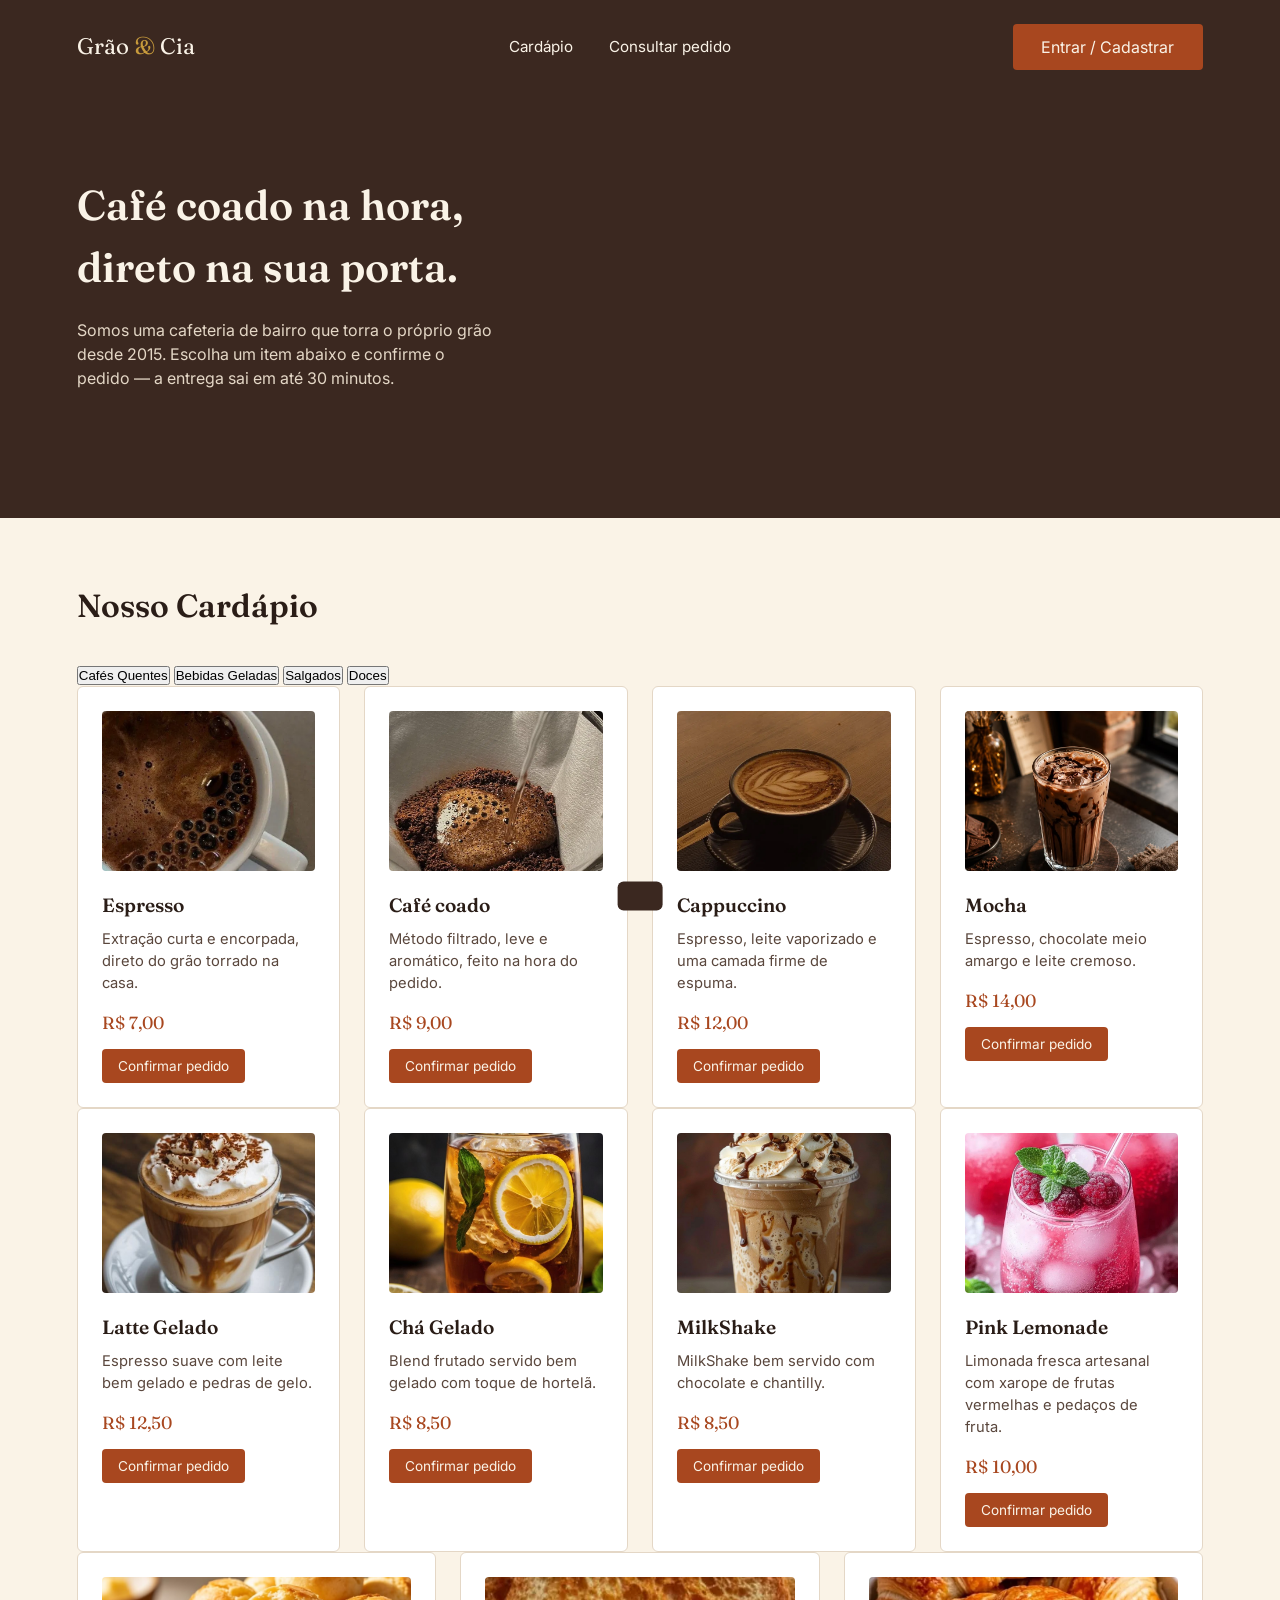
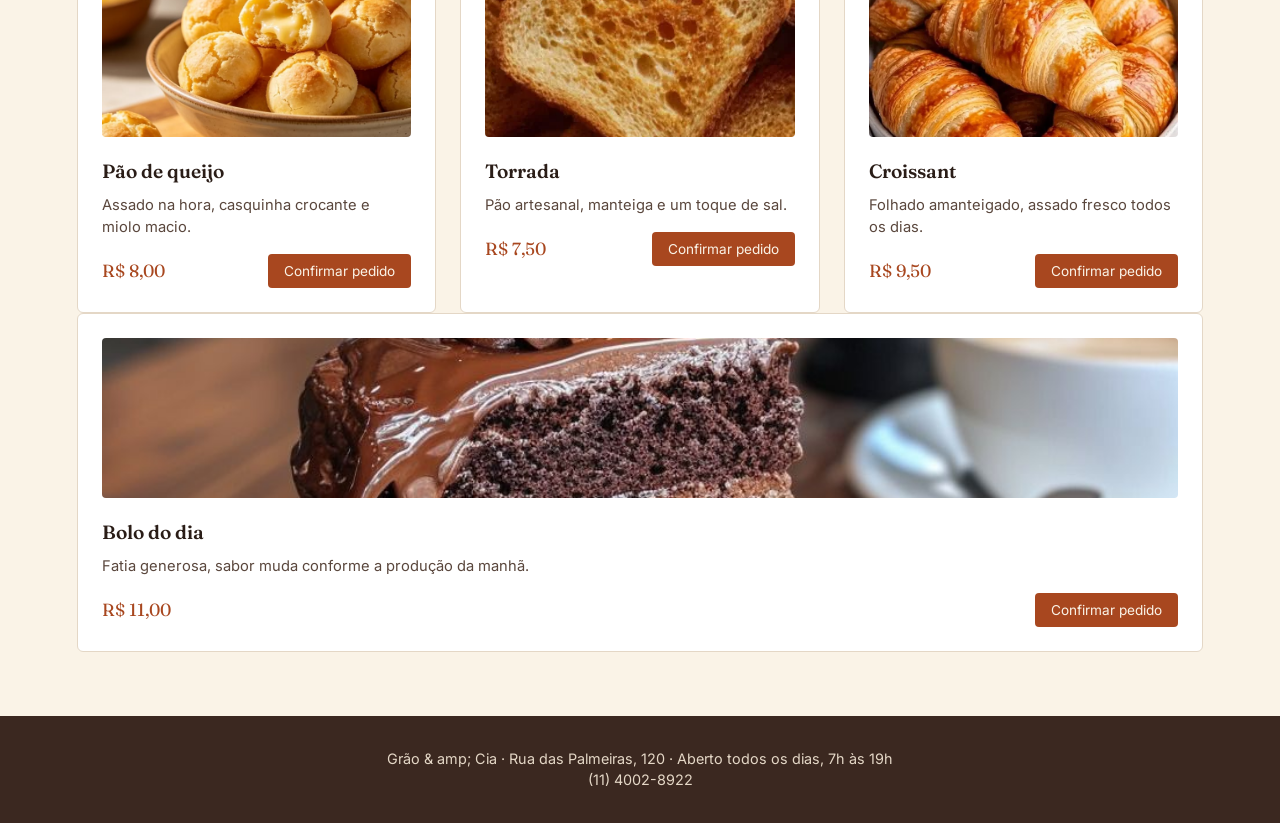
==== index.html @ 08b624b6 "Projeto do fronend" ====
<!DOCTYPE html>
<html lang="pt-BR">
<head>
  <meta charset="UTF-8">
  <meta name="viewport" content="width=device-width, initial-scale=1.0">
  <title>Grão & Cia | Pedidos Online</title>
  <link rel="stylesheet" href="style.css">
</head>
<body>

  <!-- ================================================================= -->
  <!-- 1. CABEÇALHO (NAVEGAÇÃO E ÁREA DE LOGIN)                         -->
  <!-- ================================================================= -->
  <header class="topo">
    <div class="marca">Grão <span>&</span> Cia</div>
    
    <nav class="nav-links">
      <a href="#cardapio">Cardápio</a>
      <a href="pedidos.html">Consultar pedido</a>
    </nav>

    <div class="area-usuario">
      <!-- Botão para abrir o modal quando o utilizador NÃO está logado -->
      <button class="botao botao-outline" id="btn-abrir-login">Entrar / Cadastrar</button>

      <!-- Área visível quando o utilizador ESTÁ logado -->
      <div id="usuario-logado-box" class="usuario-box" style="display: none;">
        <span>Olá, <strong id="nome-usuario-header">Cliente</strong></span>
        <button id="btn-logout" class="btn-sair">Sair</button>
      </div>
    </div>
  </header>

  <!-- ================================================================= -->
  <!-- 2. SEÇÃO HERO (APRESENTAÇÃO DO ESTABELECIMENTO)                  -->
  <!-- ================================================================= -->
  <section class="hero">
    <div class="hero-texto">
      <h1>Café coado na hora,<br>direto na sua porta.</h1>
      <p>Somos uma cafeteria de bairro que torra o próprio grão desde 2015. Escolha um item abaixo e confirme o pedido — a entrega sai em até 30 minutos.</p>
    </div>
  </section>

  <section id="cardapio" class="cardapio">
    <h2>Nosso Cardápio</h2>

    <!-- BOTOES DAS ABAS DE CATEGORIA -->
    <div class="abas-container">
      <button class="aba-item ativa" onclick="mudarAba(event, 'quentes')">Cafés Quentes</button>
      <button class="aba-item" onclick="mudarAba(event, 'gelados')">Bebidas Geladas</button>
      <button class="aba-item" onclick="mudarAba(event, 'salgados')">Salgados</button>
      <button class="aba-item" onclick="mudarAba(event, 'doces')">Doces</button>
    </div>

    <!-- CONTEÚDO: CAFÉS QUENTES -->
    <div id="quentes" class="aba-conteudo ativa">
      <div class="grade-cardapio">
        <article class="item">
          <img src="imagens/cafeespresso.jpg" alt="Xícara de espresso" class="item-imagem">
          <h3>Espresso</h3>
          <p>Extração curta e encorpada, direto do grão torrado na casa.</p>
          <div class="item-rodape">
            <span class="preco">R$ 7,00</span>
            <button class="botao botao-pequeno btn-pedir" data-id="Espresso">Confirmar pedido</button>
          </div>
        </article>

        <article class="item">
          <img src="imagens/cafecoado.jpg" alt="Café sendo coado no filtro" class="item-imagem">
          <h3>Café coado</h3>
          <p>Método filtrado, leve e aromático, feito na hora do pedido.</p>
          <div class="item-rodape">
            <span class="preco">R$ 9,00</span>
            <button class="botao botao-pequeno btn-pedir" data-id="Café Coado">Confirmar pedido</button>
          </div>
        </article>

        <article class="item">
          <img src="imagens/cappucino.jpg" alt="Cappuccino com arte em latte" class="item-imagem">
          <h3>Cappuccino</h3>
          <p>Espresso, leite vaporizado e uma camada firme de espuma.</p>
          <div class="item-rodape">
            <span class="preco">R$ 12,00</span>
            <button class="botao botao-pequeno btn-pedir" data-id="Cappuccino">Confirmar pedido</button>
          </div>
        </article>

        <article class="item">
          <img src="imagens/mocha.jpg" alt="Mocha com chantilly" class="item-imagem">
          <h3>Mocha</h3>
          <p>Espresso, chocolate meio amargo e leite cremoso.</p>
          <div class="item-rodape">
            <span class="preco">R$ 14,00</span>
            <button class="botao botao-pequeno btn-pedir" data-id="Mocha">Confirmar pedido</button>
          </div>
        </article>
      </div>
    </div>

    <!-- CONTEÚDO: BEBIDAS GELADAS -->
    <div id="gelados" class="aba-conteudo">
      <div class="grade-cardapio">
        <article class="item">
          <img src="imagens/latte.jpg" alt="Latte gelado" class="item-imagem">
          <h3>Latte Gelado</h3>
          <p>Espresso suave com leite bem gelado e pedras de gelo.</p>
          <div class="item-rodape">
            <span class="preco">R$ 12,50</span>
            <button class="botao botao-pequeno btn-pedir" data-id="Latte Gelado">Confirmar pedido</button>
          </div>
        </article>

        <article class="item">
          <img src="imagens/chagelado.jpg" alt="Chá gelado com folhas de hortelã" class="item-imagem">
          <h3>Chá Gelado</h3>
          <p>Blend frutado servido bem gelado com toque de hortelã.</p>
          <div class="item-rodape">
            <span class="preco">R$ 8,50</span>
            <button class="botao botao-pequeno btn-pedir" data-id="Chá Gelado">Confirmar pedido</button>
          </div>
        </article>

        <article class="item">
          <img src="imagens/Milkshake.jpg" alt="Milk Shake" class="item-imagem">
          <h3>MilkShake</h3>
          <p>MilkShake bem servido com chocolate e chantilly.</p>
          <div class="item-rodape">
            <span class="preco">R$ 8,50</span>
            <button class="botao botao-pequeno btn-pedir" data-id="MilkShake">Confirmar pedido</button>
          </div>
        </article>
        
        <article class="item">
          <img src="imagens/pink-lemonade.jpg" alt="Copo de Pink Lemonade com rodelas de limão e frutas vermelhas" class="item-imagem">
          <h3>Pink Lemonade</h3>
          <p>Limonada fresca artesanal com xarope de frutas vermelhas e pedaços de fruta.</p>
          <div class="item-rodape">
            <span class="preco">R$ 10,00</span>
            <button class="botao botao-pequeno btn-pedir" data-id="Pink Lemonade">Confirmar pedido</button>
          </div>
        </article>
      </div>
    </div>

    <!-- CONTEÚDO: SALGADOS -->
    <div id="salgados" class="aba-conteudo">
      <div class="grade-cardapio">
        <article class="item">
          <img src="imagens/paodequeijo.jpg" alt="Pães de queijo em uma tigela" class="item-imagem">
          <h3>Pão de queijo</h3>
          <p>Assado na hora, casquinha crocante e miolo macio.</p>
          <div class="item-rodape">
            <span class="preco">R$ 8,00</span>
            <button class="botao botao-pequeno btn-pedir" data-id="Pão de Queijo">Confirmar pedido</button>
          </div>
        </article>

        <article class="item">
          <img src="imagens/torrada.jpg" alt="Fatias de torrada douradas" class="item-imagem">
          <h3>Torrada</h3>
          <p>Pão artesanal, manteiga e um toque de sal.</p>
          <div class="item-rodape">
            <span class="preco">R$ 7,50</span>
            <button class="botao botao-pequeno btn-pedir" data-id="Torrada">Confirmar pedido</button>
          </div>
        </article>

        <article class="item">
          <img src="imagens/croissante.jpg" alt="Croissants amanteigados" class="item-imagem">
          <h3>Croissant</h3>
          <p>Folhado amanteigado, assado fresco todos os dias.</p>
          <div class="item-rodape">
            <span class="preco">R$ 9,50</span>
            <button class="botao botao-pequeno btn-pedir" data-id="Croissant">Confirmar pedido</button>
          </div>
        </article>
      </div>
    </div>

    <!-- CONTEÚDO: DOCES -->
    <div id="doces" class="aba-conteudo">
      <div class="grade-cardapio">
        <article class="item">
          <img src="imagens/bolo.jpg" alt="Fatia de bolo de chocolate com morangos" class="item-imagem">
          <h3>Bolo do dia</h3>
          <p>Fatia generosa, sabor muda conforme a produção da manhã.</p>
          <div class="item-rodape">
            <span class="preco">R$ 11,00</span>
            <button class="botao botao-pequeno btn-pedir" data-id="Bolo do Dia">Confirmar pedido</button>
          </div>
        </article>
      </div>
    </div>

  </section>

  <!-- ================================================================= -->
  <!-- 4. MODAL DE AUTENTICAÇÃO (LOGIN / CADASTRO)                        -->
  <!-- ================================================================= -->
  <div class="modal" id="modal-auth">
    <div class="modal-caixa">
      <button class="fechar-modal" id="fechar-auth">x</button>
      
      <div class="auth-abas">
        <button class="aba-btn ativa" id="aba-login">Entrar</button>
        <button class="aba-btn" id="aba-cadastro">Criar Conta</button>
      </div>

      <!-- Formulário de Login -->
      <form id="form-login" class="form-auth">
        <label for="login-email">E-mail</label>
        <input type="email" id="login-email" required placeholder="seu@email.com">
        
        <label for="login-senha">Senha</label>
        <input type="password" id="login-senha" required placeholder="••••••••">
        
        <button type="submit" class="botao largura-total">Entrar</button>
      </form>

      <!-- Formulário de Cadastro -->
      <form id="form-cadastro" class="form-auth" style="display: none;">
        <label for="cad-nome">Nome Completo</label>
        <input type="text" id="cad-nome" required placeholder="Seu nome">
        
        <label for="cad-email">E-mail</label>
        <input type="email" id="cad-email" required placeholder="seu@email.com">
        
        <label for="cad-senha">Senha</label>
        <input type="password" id="cad-senha" required placeholder="Crie uma senha">
        
        <button type="submit" class="botao largura-total">Cadastrar</button>
      </form>
    </div>
  </div>

  <!-- ================================================================= -->
  <!-- 5. MODAL DE CONFIRMAÇÃO DE PEDIDO                                 -->
  <!-- ================================================================= -->
  <div class="modal" id="modal-pedido">
    <div class="modal-caixa">
      <h3>Confirmar pedido</h3>
      <p id="modal-item-nome" style="margin: 10px 0; font-weight: 600; color: #c86d3b;"></p>
      
      <label for="modal-nome">Seu nome</label>
      <input type="text" id="modal-nome" placeholder="Como podemos te chamar?">
      
      <label for="modal-qtd">Quantidade</label>
      <input type="number" id="modal-qtd" min="1" value="1">
      
      <div class="modal-botoes">
        <button class="botao botao-secundario" id="modal-cancelar">Cancelar</button>
        <button class="botao" id="modal-confirmar">Confirmar</button>
      </div>
    </div>
  </div>

  <div class="aviso" id="aviso-sucesso"></div>

  <!-- ================================================================= -->
  <!-- 6. RODAPÉ                                                          -->
  <!-- ================================================================= -->
  <footer class="rodape">
    <p>Grão & amp; Cia · Rua das Palmeiras, 120 · Aberto todos os dias, 7h às 19h</p>
    <p>(11) 4002-8922</p>
  </footer>

  <!-- ================================================================= -->
  <!-- 7. SCRIPT EMBUTIDO (INTEGRAÇÃO DIRETA)                           -->
  <!-- ================================================================= -->
  <script>
    // Troca de abas do cardápio
    function mudarAba(evt, idAba) {
      const conteudos = document.querySelectorAll('.aba-conteudo');
      conteudos.forEach(c => c.classList.remove('ativa'));

      const botoes = document.querySelectorAll('.abas-container .aba-item');
      botoes.forEach(b => b.classList.remove('ativa'));

      document.getElementById(idAba).classList.add('ativa');
      evt.currentTarget.classList.add('ativa');
    }

    // Lógica dos Modais e Autenticação
    document.addEventListener('DOMContentLoaded', () => {
      const modalAuth = document.getElementById('modal-auth');
      const btnAbrirLogin = document.getElementById('btn-abrir-login');
      const fecharAuth = document.getElementById('fechar-auth');
      const abaLogin = document.getElementById('aba-login');
      const abaCadastro = document.getElementById('aba-cadastro');
      const formLogin = document.getElementById('form-login');
      const formCadastro = document.getElementById('form-cadastro');
      const btnLogout = document.getElementById('btn-logout');

      // Abrir e Fechar Modal de Autenticação
      if (btnAbrirLogin) {
        btnAbrirLogin.addEventListener('click', () => {
          modalAuth.classList.add('aberto');
        });
      }

      if (fecharAuth) {
        fecharAuth.addEventListener('click', () => {
          modalAuth.classList.remove('aberto');
        });
      }

      // Alternar entre abas de Login e Cadastro no Modal
      if (abaLogin && abaCadastro) {
        abaLogin.addEventListener('click', () => {
          abaLogin.classList.add('ativa');
          abaCadastro.classList.remove('ativa');
          formLogin.style.display = 'flex';
          formCadastro.style.display = 'none';
        });

        abaCadastro.addEventListener('click', () => {
          abaCadastro.classList.add('ativa');
          abaLogin.classList.remove('ativa');
          formCadastro.style.display = 'flex';
          formLogin.style.display = 'none';
        });
      }

      // Login
      if (formLogin) {
        formLogin.addEventListener('submit', (e) => {
          e.preventDefault();
          const email = document.getElementById('login-email').value;
          const usuario = { nome: email.split('@')[0] };
          
          localStorage.setItem('gc_usuario', JSON.stringify(usuario));
          atualizarUsuario();
          modalAuth.classList.remove('aberto');
          mostrarAviso('Login efetuado com sucesso!');
        });
      }

      // Cadastro
      if (formCadastro) {
        formCadastro.addEventListener('submit', (e) => {
          e.preventDefault();
          const nome = document.getElementById('cad-nome').value;
          const usuario = { nome };
          
          localStorage.setItem('gc_usuario', JSON.stringify(usuario));
          atualizarUsuario();
          modalAuth.classList.remove('aberto');
          mostrarAviso('Conta criada com sucesso!');
        });
      }

      // Logout
      if (btnLogout) {
        btnLogout.addEventListener('click', () => {
          localStorage.removeItem('gc_usuario');
          atualizarUsuario();
          mostrarAviso('Saindo da conta...');
        });
      }

      // Modal de Pedido
      const modalPedido = document.getElementById('modal-pedido');
      const btnCancelarPedido = document.getElementById('modal-cancelar');
      const btnConfirmarPedido = document.getElementById('modal-confirmar');

      document.querySelectorAll('.btn-pedir').forEach(btn => {
        btn.addEventListener('click', (e) => {
          const itemNome = e.target.getAttribute('data-id');
          document.getElementById('modal-item-nome').textContent = itemNome;
          modalPedido.classList.add('aberto');
        });
      });

      if (btnCancelarPedido) {
        btnCancelarPedido.addEventListener('click', () => {
          modalPedido.classList.remove('aberto');
        });
      }

      if (btnConfirmarPedido) {
        btnConfirmarPedido.addEventListener('click', () => {
          const nomeInput = document.getElementById('modal-nome').value.trim();
          if (!nomeInput) {
            alert('Por favor, informe seu nome para confirmar o pedido.');
            return;
          }
          modalPedido.classList.remove('aberto');
          mostrarAviso('Pedido realizado com sucesso!');
        });
      }

      // Atualiza o estado da interface com base no utilizador guardado
      function atualizarUsuario() {
        const usuarioGuardado = JSON.parse(localStorage.getItem('gc_usuario'));
        const userBox = document.getElementById('usuario-logado-box');
        const nomeHeader = document.getElementById('nome-usuario-header');
        const inputNomeModal = document.getElementById('modal-nome');

        if (usuarioGuardado) {
          btnAbrirLogin.style.display = 'none';
          userBox.style.display = 'flex';
          nomeHeader.textContent = usuarioGuardado.nome;
          if (inputNomeModal) inputNomeModal.value = usuarioGuardado.nome;
        } else {
          btnAbrirLogin.style.display = 'inline-block';
          userBox.style.display = 'none';
          if (inputNomeModal) inputNomeModal.value = '';
        }
      }

      function mostrarAviso(msg) {
        const aviso = document.getElementById('aviso-sucesso');
        if (aviso) {
          aviso.textContent = msg;
          aviso.classList.add('visivel');
          setTimeout(() => aviso.classList.remove('visivel'), 3000);
        }
      }

      // Verifica ao carregar
      atualizarUsuario();
    });
  </script>
</body>
</html>
---- style.css ----
@import url('https://fonts.googleapis.com/css2?family=Fraunces:opsz,wght@9..144,400;9..144,600&family=Inter:wght@400;500&display=swap');
 
:root {
  --marrom: #3B2820;
  --creme: #FAF3E7;
  --dourado: #C89B3C;
  --ferrugem: #A8471F;
  --texto: #2A1D17;
}
 
* { box-sizing: border-box; margin: 0; padding: 0; }
 
body {
  font-family: 'Inter', sans-serif;
  background: var(--creme);
  color: var(--texto);
  line-height: 1.5;
}
 
h1, h2, h3 {
  font-family: 'Fraunces', serif;
  font-weight: 600;
}
 
.botao {
  display: inline-block;
  background: var(--ferrugem);
  color: var(--creme);
  padding: 0.8rem 1.8rem;
  border: none;
  border-radius: 4px;
  font-family: 'Inter', sans-serif;
  font-size: 1rem;
  text-decoration: none;
  cursor: pointer;
  transition: background 0.2s ease;
}
 
.botao:hover { background: #8a3717; }
 
/* Topo */
.topo {
  display: flex;
  justify-content: space-between;
  align-items: center;
  padding: 1.5rem 6%;
  background: var(--marrom);
}
 
.marca {
  font-family: 'Fraunces', serif;
  font-size: 1.4rem;
  color: var(--creme);
}
 
.marca span { color: var(--dourado); }
 
.topo nav a {
  color: var(--creme);
  text-decoration: none;
  margin-left: 2rem;
  font-size: 0.95rem;
}
 
.topo nav a:hover { color: var(--dourado); }
 
/* Hero */
.hero {
  background: var(--marrom);
  color: var(--creme);
  padding: 5rem 6% 6rem;
}
 
.hero-texto h1 {
  font-size: 2.6rem;
  max-width: 14ch;
  margin-bottom: 1.2rem;
}
 
.hero-texto p {
  max-width: 42ch;
  margin-bottom: 2rem;
  color: #E4D7C6;
}
 
/* Cardápio */
.cardapio { padding: 4rem 6%; }
 
.cardapio h2 {
  font-size: 2rem;
  margin-bottom: 2rem;
}
 
.grade-cardapio {
  display: grid;
  grid-template-columns: repeat(auto-fit, minmax(220px, 1fr));
  gap: 1.5rem;
}
 
.item {
  background: #fff;
  border: 1px solid #E4D7C6;
  border-radius: 6px;
  padding: 1.5rem;
}
 
.item h3 { font-size: 1.2rem; margin-bottom: 0.5rem; }
 
.item-imagem {
  width: 100%;
  height: 160px;
  object-fit: cover;
  border-radius: 4px;
  margin-bottom: 0.9rem;
}
 
.item p {
  font-size: 0.92rem;
  color: #5A473D;
  margin-bottom: 1rem;
}
 
.item-rodape {
  display: flex;
  align-items: center;
  justify-content: space-between;
  gap: 0.8rem;
  flex-wrap: wrap;
}
 
.preco {
  font-family: 'Fraunces', serif;
  color: var(--ferrugem);
  font-size: 1.1rem;
}
 
.botao-pequeno {
  padding: 0.55rem 1rem;
  font-size: 0.85rem;
}
 
.botao-secundario {
  background: transparent;
  color: var(--marrom);
  border: 1px solid #C9B79E;
}
 
.botao-secundario:hover { background: #EFE4D2; }
 
/* Modal de confirmação */
.modal {
  display: none;
  position: fixed;
  inset: 0;
  background: rgba(43, 29, 21, 0.55);
  align-items: center;
  justify-content: center;
  padding: 1rem;
  z-index: 10;
}
 
.modal.aberto { display: flex; }
 
.modal-caixa {
  background: #fff;
  border-radius: 6px;
  padding: 2rem;
  width: 100%;
  max-width: 360px;
}
 
.modal-caixa h3 { margin-bottom: 0.4rem; }
 
.modal-caixa p { color: #5A473D; margin-bottom: 1rem; }
 
.modal-caixa label {
  display: block;
  font-size: 0.9rem;
  margin-top: 0.8rem;
}
 
.modal-caixa input {
  width: 100%;
  margin-top: 0.3rem;
  padding: 0.6rem;
  border: 1px solid #C9B79E;
  border-radius: 4px;
  font-family: 'Inter', sans-serif;
}
 
.modal-botoes {
  display: flex;
  gap: 0.6rem;
  margin-top: 1.5rem;
}
 
/* Aviso de sucesso */
.aviso {
  position: fixed;
  bottom: 1.5rem;
  left: 50%;
  transform: translateX(-50%) translateY(120%);
  background: var(--marrom);
  color: var(--creme);
  padding: 0.9rem 1.4rem;
  border-radius: 6px;
  font-size: 0.9rem;
  transition: transform 0.3s ease;
  z-index: 20;
}
 
.aviso.visivel { transform: translateX(-50%) translateY(0); }
 
/* Página de consulta de pedidos */
.pedido {
  background: #F0E5D3;
  padding: 4rem 6%;
  min-height: 50vh;
}
 
.pedido h2 { font-size: 2rem; margin-bottom: 0.6rem; }
 
.subtexto { color: #5A473D; margin-bottom: 1.5rem; }
 
.busca-pedido {
  display: flex;
  gap: 0.6rem;
  max-width: 480px;
  margin-bottom: 2rem;
}
 
.busca-pedido input {
  flex: 1;
  padding: 0.7rem;
  border: 1px solid #C9B79E;
  border-radius: 4px;
  font-family: 'Inter', sans-serif;
  font-size: 0.95rem;
}
 
.lista-resultados {
  display: flex;
  flex-direction: column;
  gap: 1rem;
  max-width: 480px;
}
 
.card-pedido {
  background: #fff;
  border: 1px solid #E4D7C6;
  border-radius: 6px;
  padding: 1.2rem;
}
 
.card-pedido-topo {
  display: flex;
  justify-content: space-between;
  align-items: center;
  margin-bottom: 0.4rem;
}
 
.card-pedido-info { font-size: 0.85rem; color: #7A6A5C; }
 
.status {
  font-size: 0.78rem;
  padding: 0.25rem 0.6rem;
  border-radius: 999px;
  background: #EFE4D2;
  color: var(--marrom);
}
 
.status-pendente { background: #F3DCC0; }
.status-preparo   { background: #F0D18A; }
.status-pronto    { background: #C7DDB5; }
.status-entregue  { background: #D9D2C7; }
 
.vazio { color: #7A6A5C; }
 
/* Rodapé */
.rodape {
  background: var(--marrom);
  color: #E4D7C6;
  text-align: center;
  padding: 2rem 6%;
  font-size: 0.9rem;
}
 
/* Responsivo */
@media (max-width: 600px) {
  .topo { flex-direction: column; gap: 1rem; }
  .hero-texto h1 { font-size: 2rem; }
}
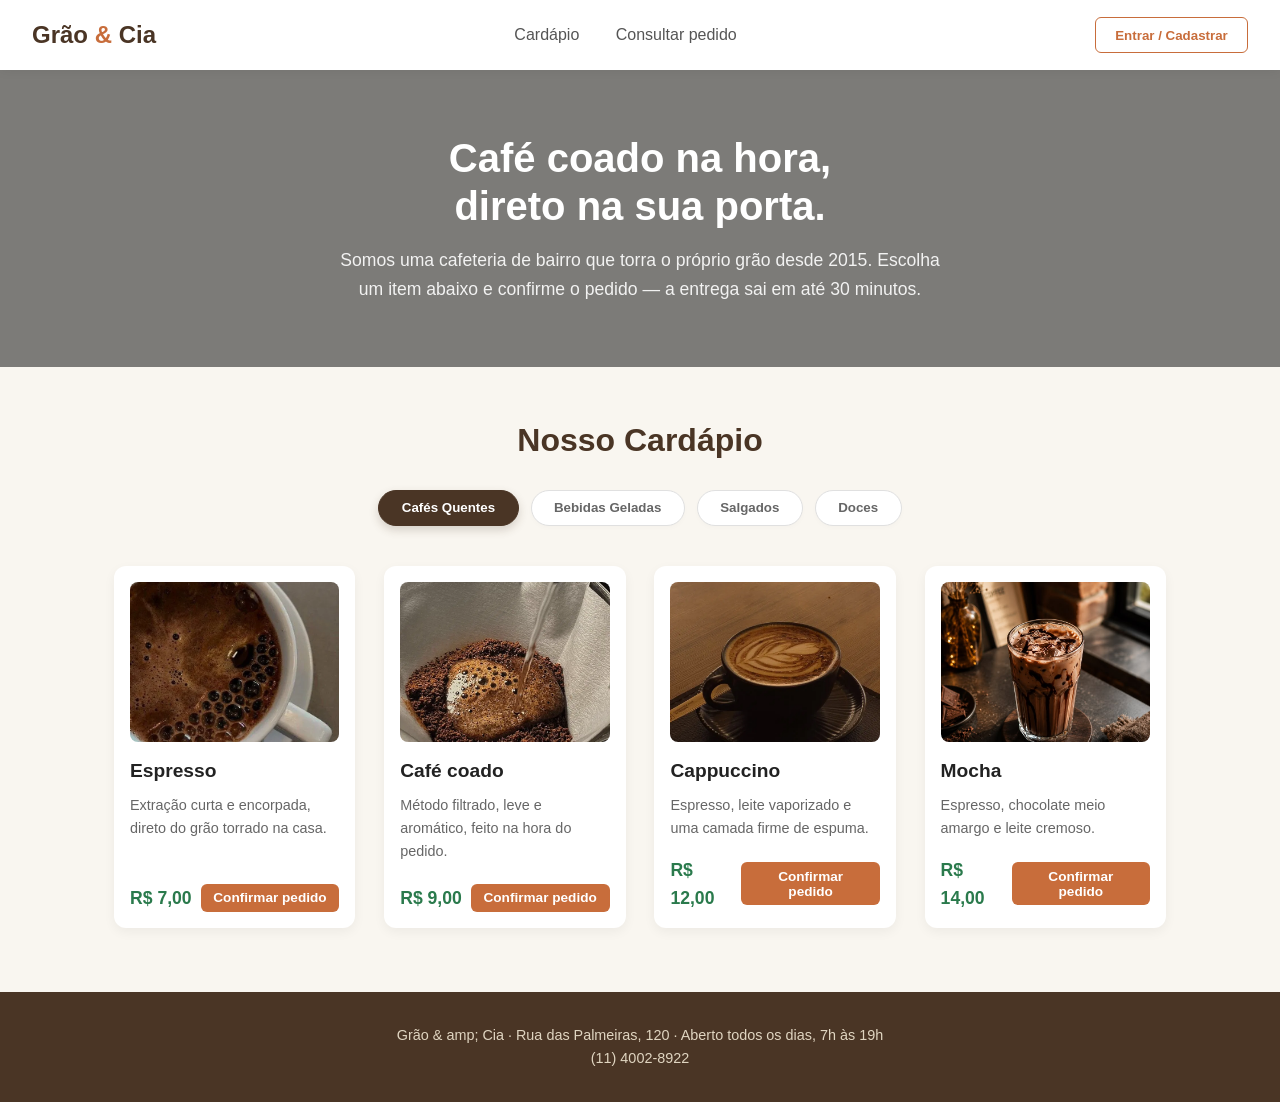
==== commit 44064c9e: "estilização" ====
--- a/index.html
+++ b/index.html
@@ -1,425 +1,465 @@
 <!DOCTYPE html>
 <html lang="pt-BR">
+
 <head>
-  <meta charset="UTF-8">
-  <meta name="viewport" content="width=device-width, initial-scale=1.0">
-  <title>Grão & Cia | Pedidos Online</title>
-  <link rel="stylesheet" href="style.css">
+    <meta charset="UTF-8">
+    <meta name="viewport" content="width=device-width, initial-scale=1.0">
+    <title>Grão & Cia | Pedidos Online</title>
+    <link rel="stylesheet" href="style.css">
 </head>
+
 <body>
 
-  <!-- ================================================================= -->
-  <!-- 1. CABEÇALHO (NAVEGAÇÃO E ÁREA DE LOGIN)                         -->
-  <!-- ================================================================= -->
-  <header class="topo">
-    <div class="marca">Grão <span>&</span> Cia</div>
-    
-    <nav class="nav-links">
-      <a href="#cardapio">Cardápio</a>
-      <a href="pedidos.html">Consultar pedido</a>
-    </nav>
-
-    <div class="area-usuario">
-      <!-- Botão para abrir o modal quando o utilizador NÃO está logado -->
-      <button class="botao botao-outline" id="btn-abrir-login">Entrar / Cadastrar</button>
-
-      <!-- Área visível quando o utilizador ESTÁ logado -->
-      <div id="usuario-logado-box" class="usuario-box" style="display: none;">
-        <span>Olá, <strong id="nome-usuario-header">Cliente</strong></span>
-        <button id="btn-logout" class="btn-sair">Sair</button>
-      </div>
-    </div>
-  </header>
-
-  <!-- ================================================================= -->
-  <!-- 2. SEÇÃO HERO (APRESENTAÇÃO DO ESTABELECIMENTO)                  -->
-  <!-- ================================================================= -->
-  <section class="hero">
-    <div class="hero-texto">
-      <h1>Café coado na hora,<br>direto na sua porta.</h1>
-      <p>Somos uma cafeteria de bairro que torra o próprio grão desde 2015. Escolha um item abaixo e confirme o pedido — a entrega sai em até 30 minutos.</p>
-    </div>
-  </section>
-
-  <section id="cardapio" class="cardapio">
-    <h2>Nosso Cardápio</h2>
-
-    <!-- BOTOES DAS ABAS DE CATEGORIA -->
-    <div class="abas-container">
-      <button class="aba-item ativa" onclick="mudarAba(event, 'quentes')">Cafés Quentes</button>
-      <button class="aba-item" onclick="mudarAba(event, 'gelados')">Bebidas Geladas</button>
-      <button class="aba-item" onclick="mudarAba(event, 'salgados')">Salgados</button>
-      <button class="aba-item" onclick="mudarAba(event, 'doces')">Doces</button>
-    </div>
-
-    <!-- CONTEÚDO: CAFÉS QUENTES -->
-    <div id="quentes" class="aba-conteudo ativa">
-      <div class="grade-cardapio">
-        <article class="item">
-          <img src="imagens/cafeespresso.jpg" alt="Xícara de espresso" class="item-imagem">
-          <h3>Espresso</h3>
-          <p>Extração curta e encorpada, direto do grão torrado na casa.</p>
+    <!-- ================================================================= -->
+    <!-- 1. CABEÇALHO (NAVEGAÇÃO E ÁREA DE LOGIN)                         -->
+    <!-- ================================================================= -->
+    <header class="topo">
+        <div class="marca">Grão <span>&</span> Cia</div>
+
+        <nav class="nav-links">
+            <a href="#cardapio">Cardápio</a>
+            <a href="pedidos.html">Consultar pedido</a>
+        </nav>
+
+        <div class="area-usuario">
+            <!-- Botão para abrir o modal quando o utilizador NÃO está logado -->
+            <button class="botao botao-outline" id="btn-abrir-login">Entrar / Cadastrar</button>
+
+            <!-- Área visível quando o utilizador ESTÁ logado -->
+            <div id="usuario-logado-box" class="usuario-box" style="display: none;">
+                <span>Olá, <strong id="nome-usuario-header">Cliente</strong></span>
+                <button id="btn-logout" class="btn-sair">Sair</button>
+            </div>
+        </div>
+    </header>
+
+    <!-- ================================================================= -->
+    <!-- 2. SEÇÃO HERO (APRESENTAÇÃO DO ESTABELECIMENTO)                  -->
+    <!-- ================================================================= -->
+    <section class="hero">
+        <div class="hero-texto">
+            <h1>Café coado na hora,<br>direto na sua porta.</h1>
+            <p>Somos uma cafeteria de bairro que torra o próprio grão desde 2015. Escolha um item abaixo e confirme o
+                pedido — a entrega sai em até 30 minutos.</p>
+        </div>
+    </section>
+
+    <section id="cardapio" class="cardapio">
+        <h2>Nosso Cardápio</h2>
+
+        <!-- BOTOES DAS ABAS DE CATEGORIA -->
+        <div class="abas-container">
+            <button class="aba-item ativa" onclick="mudarAba(event, 'quentes')">Cafés Quentes</button>
+            <button class="aba-item" onclick="mudarAba(event, 'gelados')">Bebidas Geladas</button>
+            <button class="aba-item" onclick="mudarAba(event, 'salgados')">Salgados</button>
+            <button class="aba-item" onclick="mudarAba(event, 'doces')">Doces</button>
+        </div>
+
+        <!-- CONTEÚDO: CAFÉS QUENTES -->
+        <div id="quentes" class="aba-conteudo ativa">
+            <div class="grade-cardapio">
+                <article class="item">
+                    <img src="imagens/cafeespresso.jpg" alt="Xícara de espresso" class="item-imagem">
+                    <h3>Espresso</h3>
+                    <p>Extração curta e encorpada, direto do grão torrado na casa.</p>
+                    <div class="item-rodape">
+                        <span class="preco">R$ 7,00</span>
+                        <button class="botao botao-pequeno btn-pedir" data-id="Espresso">Confirmar pedido</button>
+                    </div>
+                </article>
+
+                <article class="item">
+                    <img src="imagens/cafecoado.jpg" alt="Café sendo coado no filtro" class="item-imagem">
+                    <h3>Café coado</h3>
+                    <p>Método filtrado, leve e aromático, feito na hora do pedido.</p>
+                    <div class="item-rodape">
+                        <span class="preco">R$ 9,00</span>
+                        <button class="botao botao-pequeno btn-pedir" data-id="Café Coado">Confirmar pedido</button>
+                    </div>
+                </article>
+
+                <article class="item">
+                    <img src="imagens/cappucino.jpg" alt="Cappuccino com arte em latte" class="item-imagem">
+                    <h3>Cappuccino</h3>
+                    <p>Espresso, leite vaporizado e uma camada firme de espuma.</p>
+                    <div class="item-rodape">
+                        <span class="preco">R$ 12,00</span>
+                        <button class="botao botao-pequeno btn-pedir" data-id="Cappuccino">Confirmar pedido</button>
+                    </div>
+                </article>
+
+                <article class="item">
+                    <img src="imagens/mocha.jpg" alt="Mocha com chantilly" class="item-imagem">
+                    <h3>Mocha</h3>
+                    <p>Espresso, chocolate meio amargo e leite cremoso.</p>
+                    <div class="item-rodape">
+                        <span class="preco">R$ 14,00</span>
+                        <button class="botao botao-pequeno btn-pedir" data-id="Mocha">Confirmar pedido</button>
+                    </div>
+                </article>
+            </div>
+        </div>
+
+        <!-- CONTEÚDO: BEBIDAS GELADAS -->
+        <div id="gelados" class="aba-conteudo">
+            <div class="grade-cardapio">
+                <article class="item">
+                    <img src="imagens/latte.jpg" alt="Latte gelado" class="item-imagem">
+                    <h3>Latte Gelado</h3>
+                    <p>Espresso suave com leite bem gelado e pedras de gelo.</p>
+                    <div class="item-rodape">
+                        <span class="preco">R$ 12,50</span>
+                        <button class="botao botao-pequeno btn-pedir" data-id="Latte Gelado">Confirmar pedido</button>
+                    </div>
+                </article>
+
+                <article class="item">
+                    <img src="imagens/chagelado.jpg" alt="Chá gelado com folhas de hortelã" class="item-imagem">
+                    <h3>Chá Gelado</h3>
+                    <p>Blend frutado servido bem gelado com toque de hortelã.</p>
+                    <div class="item-rodape">
+                        <span class="preco">R$ 8,50</span>
+                        <button class="botao botao-pequeno btn-pedir" data-id="Chá Gelado">Confirmar pedido</button>
+                    </div>
+                </article>
+
+                <article class="item">
+                    <img src="imagens/Milkshake.jpg" alt="Milk Shake" class="item-imagem">
+                    <h3>MilkShake</h3>
+                    <p>MilkShake bem servido com chocolate e chantilly.</p>
+                    <div class="item-rodape">
+                        <span class="preco">R$ 8,50</span>
+                        <button class="botao botao-pequeno btn-pedir" data-id="MilkShake">Confirmar pedido</button>
+                    </div>
+                </article>
+
+                <article class="item">
+                    <img src="imagens/pink-lemonade.jpg"
+                        alt="Copo de Pink Lemonade com rodelas de limão e frutas vermelhas" class="item-imagem">
+                    <h3>Pink Lemonade</h3>
+                    <p>Limonada fresca artesanal com xarope de frutas vermelhas e pedaços de fruta.</p>
+                    <div class="item-rodape">
+                        <span class="preco">R$ 10,00</span>
+                        <button class="botao botao-pequeno btn-pedir" data-id="Pink Lemonade">Confirmar pedido</button>
+                    </div>
+                </article>
+            </div>
+        </div>
+
+        <!-- CONTEÚDO: SALGADOS -->
+        <div id="salgados" class="aba-conteudo">
+            <div class="grade-cardapio">
+                <article class="item">
+                    <img src="imagens/paodequeijo.jpg" alt="Pães de queijo em uma tigela" class="item-imagem">
+                    <h3>Pão de queijo</h3>
+                    <p>Assado na hora, casquinha crocante e miolo macio.</p>
+                    <div class="item-rodape">
+                        <span class="preco">R$ 8,00</span>
+                        <button class="botao botao-pequeno btn-pedir" data-id="Pão de Queijo">Confirmar pedido</button>
+                </article>
+
+                <article class="item">
+                    <img src="imagens/torrada.jpg" alt="Fatias de torrada douradas" class="item-imagem">
+                    <h3>Torrada</h3>
+                    <p>Pão artesanal, manteiga e um toque de sal.</p>
+                    <div class="item-rodape">
+                        <span class="preco">R$ 7,50</span>
+                        <button class="botao botao-pequeno btn-pedir" data-id="Torrada">Confirmar pedido</button>
+                    </div>
+                </article>
+
+                <article class="item">
+                    <img src="imagens/croissante.jpg" alt="Croissants amanteigados" class="item-imagem">
+                    <h3>Croissant</h3>
+                    <p>Folhado amanteigado, assado fresco todos os dias.</p>
+                    <div class="item-rodape">
+                        <span class="preco">R$ 9,50</span>
+                        <button class="botao botao-pequeno btn-pedir" data-id="Croissant">Confirmar pedido</button>
+                    </div>
+                </article>
+                <article class="item">
+                    <img src="imagens/empada.jpg" alt="Empada dourada de frango com requeijão" class="item-imagem">
+                    <h3>Empada de Frango</h3>
+                    <p>Massa artesanal que derrete na boca, recheada com frango e requeijão cremoso.</p>
+                    <div class="item-rodape">
+                        <span class="preco">R$ 8,50</span>
+                        <button class="botao botao-pequeno btn-pedir" data-id="Empada de Frango">Confirmar
+                            pedido</button>
+                    </div>
+                </article>
+            </div>
+        </div>
+
+        <!-- CONTEÚDO: DOCES -->
+        <div id="doces" class="aba-conteudo">
+            <div class="grade-cardapio">
+                <article class="item">
+                    <img src="imagens/bolo.jpg" alt="Fatia de bolo de chocolate com morangos" class="item-imagem">
+                    <h3>Bolo do dia</h3>
+                    <p>Fatia generosa, sabor muda conforme a produção da manhã.</p>
+                    <div class="item-rodape">
+                        <span class="preco">R$ 11,00</span>
+                        <button class="botao botao-pequeno btn-pedir" data-id="Bolo do Dia">Confirmar pedido</button>
+                    </div>
+                </article>
+           <article class="item">
+          <img src="imagens/brownie.jpg" alt="Brownie de chocolate com casquinha crocante" class="item-imagem">
+          <h3>Brownie de Chocolate</h3>
+          <p>Massa densa e molhadinha de chocolate meio amargo com nozes picadas.</p>
           <div class="item-rodape">
-            <span class="preco">R$ 7,00</span>
-            <button class="botao botao-pequeno btn-pedir" data-id="Espresso">Confirmar pedido</button>
+            <span class="preco">R$ 10,00</span>
+            <button class="botao botao-pequeno btn-pedir" data-id="Brownie de Chocolate">Confirmar pedido</button>
           </div>
         </article>
 
         <article class="item">
-          <img src="imagens/cafecoado.jpg" alt="Café sendo coado no filtro" class="item-imagem">
-          <h3>Café coado</h3>
-          <p>Método filtrado, leve e aromático, feito na hora do pedido.</p>
+          <img src="imagens/cookies.jpg" alt="Cookie artesanal com gotas de chocolate" class="item-imagem">
+          <h3>Cookie Artesanal</h3>
+          <p>Crocante por fora, macio por dentro e carregado de gotas de chocolate.</p>
           <div class="item-rodape">
-            <span class="preco">R$ 9,00</span>
-            <button class="botao botao-pequeno btn-pedir" data-id="Café Coado">Confirmar pedido</button>
+            <span class="preco">R$ 8,00</span>
+            <button class="botao botao-pequeno btn-pedir" data-id="Cookie Artesanal">Confirmar pedido</button>
           </div>
         </article>
 
         <article class="item">
-          <img src="imagens/cappucino.jpg" alt="Cappuccino com arte em latte" class="item-imagem">
-          <h3>Cappuccino</h3>
-          <p>Espresso, leite vaporizado e uma camada firme de espuma.</p>
+          <img src="imagens/cupcake.jpg" alt="Cupcake com cobertura cremosa e confeitos" class="item-imagem">
+          <h3>Cupcake Red Velvet</h3>
+          <p>Massa leve aveludada com recheio e cobertura cremosa de cream cheese.</p>
           <div class="item-rodape">
-            <span class="preco">R$ 12,00</span>
-            <button class="botao botao-pequeno btn-pedir" data-id="Cappuccino">Confirmar pedido</button>
-          </div>
-        </article>
-
-        <article class="item">
-          <img src="imagens/mocha.jpg" alt="Mocha com chantilly" class="item-imagem">
-          <h3>Mocha</h3>
-          <p>Espresso, chocolate meio amargo e leite cremoso.</p>
-          <div class="item-rodape">
-            <span class="preco">R$ 14,00</span>
-            <button class="botao botao-pequeno btn-pedir" data-id="Mocha">Confirmar pedido</button>
+            <span class="preco">R$ 9,50</span>
+            <button class="botao botao-pequeno btn-pedir" data-id="Cupcake Red Velvet">Confirmar pedido</button>
           </div>
         </article>
       </div>
     </div>
 
-    <!-- CONTEÚDO: BEBIDAS GELADAS -->
-    <div id="gelados" class="aba-conteudo">
-      <div class="grade-cardapio">
-        <article class="item">
-          <img src="imagens/latte.jpg" alt="Latte gelado" class="item-imagem">
-          <h3>Latte Gelado</h3>
-          <p>Espresso suave com leite bem gelado e pedras de gelo.</p>
-          <div class="item-rodape">
-            <span class="preco">R$ 12,50</span>
-            <button class="botao botao-pequeno btn-pedir" data-id="Latte Gelado">Confirmar pedido</button>
-          </div>
-        </article>
-
-        <article class="item">
-          <img src="imagens/chagelado.jpg" alt="Chá gelado com folhas de hortelã" class="item-imagem">
-          <h3>Chá Gelado</h3>
-          <p>Blend frutado servido bem gelado com toque de hortelã.</p>
-          <div class="item-rodape">
-            <span class="preco">R$ 8,50</span>
-            <button class="botao botao-pequeno btn-pedir" data-id="Chá Gelado">Confirmar pedido</button>
-          </div>
-        </article>
-
-        <article class="item">
-          <img src="imagens/Milkshake.jpg" alt="Milk Shake" class="item-imagem">
-          <h3>MilkShake</h3>
-          <p>MilkShake bem servido com chocolate e chantilly.</p>
-          <div class="item-rodape">
-            <span class="preco">R$ 8,50</span>
-            <button class="botao botao-pequeno btn-pedir" data-id="MilkShake">Confirmar pedido</button>
-          </div>
-        </article>
-        
-        <article class="item">
-          <img src="imagens/pink-lemonade.jpg" alt="Copo de Pink Lemonade com rodelas de limão e frutas vermelhas" class="item-imagem">
-          <h3>Pink Lemonade</h3>
-          <p>Limonada fresca artesanal com xarope de frutas vermelhas e pedaços de fruta.</p>
-          <div class="item-rodape">
-            <span class="preco">R$ 10,00</span>
-            <button class="botao botao-pequeno btn-pedir" data-id="Pink Lemonade">Confirmar pedido</button>
-          </div>
-        </article>
-      </div>
+  </section>
+
+    <div class="modal" id="modal-auth">
+        <div class="modal-caixa">
+            <button class="fechar-modal" id="fechar-auth">x</button>
+
+            <div class="auth-abas">
+                <button class="aba-btn ativa" id="aba-login">Entrar</button>
+                <button class="aba-btn" id="aba-cadastro">Criar Conta</button>
+            </div>
+
+            <!-- Formulário de Login -->
+            <form id="form-login" class="form-auth">
+                <label for="login-email">E-mail</label>
+                <input type="email" id="login-email" required placeholder="seu@email.com">
+
+                <label for="login-senha">Senha</label>
+                <input type="password" id="login-senha" required placeholder="••••••••">
+
+                <button type="submit" class="botao largura-total">Entrar</button>
+            </form>
+
+            <!-- Formulário de Cadastro -->
+            <form id="form-cadastro" class="form-auth" style="display: none;">
+                <label for="cad-nome">Nome Completo</label>
+                <input type="text" id="cad-nome" required placeholder="Seu nome">
+
+                <label for="cad-email">E-mail</label>
+                <input type="email" id="cad-email" required placeholder="seu@email.com">
+
+                <label for="cad-senha">Senha</label>
+                <input type="password" id="cad-senha" required placeholder="Crie uma senha">
+
+                <button type="submit" class="botao largura-total">Cadastrar</button>
+            </form>
+        </div>
     </div>
 
-    <!-- CONTEÚDO: SALGADOS -->
-    <div id="salgados" class="aba-conteudo">
-      <div class="grade-cardapio">
-        <article class="item">
-          <img src="imagens/paodequeijo.jpg" alt="Pães de queijo em uma tigela" class="item-imagem">
-          <h3>Pão de queijo</h3>
-          <p>Assado na hora, casquinha crocante e miolo macio.</p>
-          <div class="item-rodape">
-            <span class="preco">R$ 8,00</span>
-            <button class="botao botao-pequeno btn-pedir" data-id="Pão de Queijo">Confirmar pedido</button>
-          </div>
-        </article>
-
-        <article class="item">
-          <img src="imagens/torrada.jpg" alt="Fatias de torrada douradas" class="item-imagem">
-          <h3>Torrada</h3>
-          <p>Pão artesanal, manteiga e um toque de sal.</p>
-          <div class="item-rodape">
-            <span class="preco">R$ 7,50</span>
-            <button class="botao botao-pequeno btn-pedir" data-id="Torrada">Confirmar pedido</button>
-          </div>
-        </article>
-
-        <article class="item">
-          <img src="imagens/croissante.jpg" alt="Croissants amanteigados" class="item-imagem">
-          <h3>Croissant</h3>
-          <p>Folhado amanteigado, assado fresco todos os dias.</p>
-          <div class="item-rodape">
-            <span class="preco">R$ 9,50</span>
-            <button class="botao botao-pequeno btn-pedir" data-id="Croissant">Confirmar pedido</button>
-          </div>
-        </article>
-      </div>
+    <!-- ================================================================= -->
+    <!-- 5. MODAL DE CONFIRMAÇÃO DE PEDIDO                                 -->
+    <!-- ================================================================= -->
+    <div class="modal" id="modal-pedido">
+        <div class="modal-caixa">
+            <h3>Confirmar pedido</h3>
+            <p id="modal-item-nome" style="margin: 10px 0; font-weight: 600; color: #c86d3b;"></p>
+
+            <label for="modal-nome">Seu nome</label>
+            <input type="text" id="modal-nome" placeholder="Como podemos te chamar?">
+
+            <label for="modal-qtd">Quantidade</label>
+            <input type="number" id="modal-qtd" min="1" value="1">
+
+            <div class="modal-botoes">
+                <button class="botao botao-secundario" id="modal-cancelar">Cancelar</button>
+                <button class="botao" id="modal-confirmar">Confirmar</button>
+            </div>
+        </div>
     </div>
 
-    <!-- CONTEÚDO: DOCES -->
-    <div id="doces" class="aba-conteudo">
-      <div class="grade-cardapio">
-        <article class="item">
-          <img src="imagens/bolo.jpg" alt="Fatia de bolo de chocolate com morangos" class="item-imagem">
-          <h3>Bolo do dia</h3>
-          <p>Fatia generosa, sabor muda conforme a produção da manhã.</p>
-          <div class="item-rodape">
-            <span class="preco">R$ 11,00</span>
-            <button class="botao botao-pequeno btn-pedir" data-id="Bolo do Dia">Confirmar pedido</button>
-          </div>
-        </article>
-      </div>
-    </div>
-
-  </section>
-
-  <!-- ================================================================= -->
-  <!-- 4. MODAL DE AUTENTICAÇÃO (LOGIN / CADASTRO)                        -->
-  <!-- ================================================================= -->
-  <div class="modal" id="modal-auth">
-    <div class="modal-caixa">
-      <button class="fechar-modal" id="fechar-auth">x</button>
-      
-      <div class="auth-abas">
-        <button class="aba-btn ativa" id="aba-login">Entrar</button>
-        <button class="aba-btn" id="aba-cadastro">Criar Conta</button>
-      </div>
-
-      <!-- Formulário de Login -->
-      <form id="form-login" class="form-auth">
-        <label for="login-email">E-mail</label>
-        <input type="email" id="login-email" required placeholder="seu@email.com">
-        
-        <label for="login-senha">Senha</label>
-        <input type="password" id="login-senha" required placeholder="••••••••">
-        
-        <button type="submit" class="botao largura-total">Entrar</button>
-      </form>
-
-      <!-- Formulário de Cadastro -->
-      <form id="form-cadastro" class="form-auth" style="display: none;">
-        <label for="cad-nome">Nome Completo</label>
-        <input type="text" id="cad-nome" required placeholder="Seu nome">
-        
-        <label for="cad-email">E-mail</label>
-        <input type="email" id="cad-email" required placeholder="seu@email.com">
-        
-        <label for="cad-senha">Senha</label>
-        <input type="password" id="cad-senha" required placeholder="Crie uma senha">
-        
-        <button type="submit" class="botao largura-total">Cadastrar</button>
-      </form>
-    </div>
-  </div>
-
-  <!-- ================================================================= -->
-  <!-- 5. MODAL DE CONFIRMAÇÃO DE PEDIDO                                 -->
-  <!-- ================================================================= -->
-  <div class="modal" id="modal-pedido">
-    <div class="modal-caixa">
-      <h3>Confirmar pedido</h3>
-      <p id="modal-item-nome" style="margin: 10px 0; font-weight: 600; color: #c86d3b;"></p>
-      
-      <label for="modal-nome">Seu nome</label>
-      <input type="text" id="modal-nome" placeholder="Como podemos te chamar?">
-      
-      <label for="modal-qtd">Quantidade</label>
-      <input type="number" id="modal-qtd" min="1" value="1">
-      
-      <div class="modal-botoes">
-        <button class="botao botao-secundario" id="modal-cancelar">Cancelar</button>
-        <button class="botao" id="modal-confirmar">Confirmar</button>
-      </div>
-    </div>
-  </div>
-
-  <div class="aviso" id="aviso-sucesso"></div>
-
-  <!-- ================================================================= -->
-  <!-- 6. RODAPÉ                                                          -->
-  <!-- ================================================================= -->
-  <footer class="rodape">
-    <p>Grão & amp; Cia · Rua das Palmeiras, 120 · Aberto todos os dias, 7h às 19h</p>
-    <p>(11) 4002-8922</p>
-  </footer>
-
-  <!-- ================================================================= -->
-  <!-- 7. SCRIPT EMBUTIDO (INTEGRAÇÃO DIRETA)                           -->
-  <!-- ================================================================= -->
-  <script>
-    // Troca de abas do cardápio
-    function mudarAba(evt, idAba) {
-      const conteudos = document.querySelectorAll('.aba-conteudo');
-      conteudos.forEach(c => c.classList.remove('ativa'));
-
-      const botoes = document.querySelectorAll('.abas-container .aba-item');
-      botoes.forEach(b => b.classList.remove('ativa'));
-
-      document.getElementById(idAba).classList.add('ativa');
-      evt.currentTarget.classList.add('ativa');
-    }
-
-    // Lógica dos Modais e Autenticação
-    document.addEventListener('DOMContentLoaded', () => {
-      const modalAuth = document.getElementById('modal-auth');
-      const btnAbrirLogin = document.getElementById('btn-abrir-login');
-      const fecharAuth = document.getElementById('fechar-auth');
-      const abaLogin = document.getElementById('aba-login');
-      const abaCadastro = document.getElementById('aba-cadastro');
-      const formLogin = document.getElementById('form-login');
-      const formCadastro = document.getElementById('form-cadastro');
-      const btnLogout = document.getElementById('btn-logout');
-
-      // Abrir e Fechar Modal de Autenticação
-      if (btnAbrirLogin) {
-        btnAbrirLogin.addEventListener('click', () => {
-          modalAuth.classList.add('aberto');
+    <div class="aviso" id="aviso-sucesso"></div>
+
+    <!-- ================================================================= -->
+    <!-- 6. RODAPÉ                                                          -->
+    <!-- ================================================================= -->
+    <footer class="rodape">
+        <p>Grão & amp; Cia · Rua das Palmeiras, 120 · Aberto todos os dias, 7h às 19h</p>
+        <p>(11) 4002-8922</p>
+    </footer>
+
+    <!-- ================================================================= -->
+    <!-- 7. SCRIPT EMBUTIDO (INTEGRAÇÃO DIRETA)                           -->
+    <!-- ================================================================= -->
+    <script>
+        // Troca de abas do cardápio
+        function mudarAba(evt, idAba) {
+            const conteudos = document.querySelectorAll('.aba-conteudo');
+            conteudos.forEach(c => c.classList.remove('ativa'));
+
+            const botoes = document.querySelectorAll('.abas-container .aba-item');
+            botoes.forEach(b => b.classList.remove('ativa'));
+
+            document.getElementById(idAba).classList.add('ativa');
+            evt.currentTarget.classList.add('ativa');
+        }
+
+        // Lógica dos Modais e Autenticação
+        document.addEventListener('DOMContentLoaded', () => {
+            const modalAuth = document.getElementById('modal-auth');
+            const btnAbrirLogin = document.getElementById('btn-abrir-login');
+            const fecharAuth = document.getElementById('fechar-auth');
+            const abaLogin = document.getElementById('aba-login');
+            const abaCadastro = document.getElementById('aba-cadastro');
+            const formLogin = document.getElementById('form-login');
+            const formCadastro = document.getElementById('form-cadastro');
+            const btnLogout = document.getElementById('btn-logout');
+
+            // Abrir e Fechar Modal de Autenticação
+            if (btnAbrirLogin) {
+                btnAbrirLogin.addEventListener('click', () => {
+                    modalAuth.classList.add('aberto');
+                });
+            }
+
+            if (fecharAuth) {
+                fecharAuth.addEventListener('click', () => {
+                    modalAuth.classList.remove('aberto');
+                });
+            }
+
+            // Alternar entre abas de Login e Cadastro no Modal
+            if (abaLogin && abaCadastro) {
+                abaLogin.addEventListener('click', () => {
+                    abaLogin.classList.add('ativa');
+                    abaCadastro.classList.remove('ativa');
+                    formLogin.style.display = 'flex';
+                    formCadastro.style.display = 'none';
+                });
+
+                abaCadastro.addEventListener('click', () => {
+                    abaCadastro.classList.add('ativa');
+                    abaLogin.classList.remove('ativa');
+                    formCadastro.style.display = 'flex';
+                    formLogin.style.display = 'none';
+                });
+            }
+
+            // Login
+            if (formLogin) {
+                formLogin.addEventListener('submit', (e) => {
+                    e.preventDefault();
+                    const email = document.getElementById('login-email').value;
+                    const usuario = { nome: email.split('@')[0] };
+
+                    localStorage.setItem('gc_usuario', JSON.stringify(usuario));
+                    atualizarUsuario();
+                    modalAuth.classList.remove('aberto');
+                    mostrarAviso('Login efetuado com sucesso!');
+                });
+            }
+
+            // Cadastro
+            if (formCadastro) {
+                formCadastro.addEventListener('submit', (e) => {
+                    e.preventDefault();
+                    const nome = document.getElementById('cad-nome').value;
+                    const usuario = { nome };
+
+                    localStorage.setItem('gc_usuario', JSON.stringify(usuario));
+                    atualizarUsuario();
+                    modalAuth.classList.remove('aberto');
+                    mostrarAviso('Conta criada com sucesso!');
+                });
+            }
+
+            // Logout
+            if (btnLogout) {
+                btnLogout.addEventListener('click', () => {
+                    localStorage.removeItem('gc_usuario');
+                    atualizarUsuario();
+                    mostrarAviso('Saindo da conta...');
+                });
+            }
+
+            // Modal de Pedido
+            const modalPedido = document.getElementById('modal-pedido');
+            const btnCancelarPedido = document.getElementById('modal-cancelar');
+            const btnConfirmarPedido = document.getElementById('modal-confirmar');
+
+            document.querySelectorAll('.btn-pedir').forEach(btn => {
+                btn.addEventListener('click', (e) => {
+                    const itemNome = e.target.getAttribute('data-id');
+                    document.getElementById('modal-item-nome').textContent = itemNome;
+                    modalPedido.classList.add('aberto');
+                });
+            });
+
+            if (btnCancelarPedido) {
+                btnCancelarPedido.addEventListener('click', () => {
+                    modalPedido.classList.remove('aberto');
+                });
+            }
+
+            if (btnConfirmarPedido) {
+                btnConfirmarPedido.addEventListener('click', () => {
+                    const nomeInput = document.getElementById('modal-nome').value.trim();
+                    if (!nomeInput) {
+                        alert('Por favor, informe seu nome para confirmar o pedido.');
+                        return;
+                    }
+                    modalPedido.classList.remove('aberto');
+                    mostrarAviso('Pedido realizado com sucesso!');
+                });
+            }
+
+            // Atualiza o estado da interface com base no utilizador guardado
+            function atualizarUsuario() {
+                const usuarioGuardado = JSON.parse(localStorage.getItem('gc_usuario'));
+                const userBox = document.getElementById('usuario-logado-box');
+                const nomeHeader = document.getElementById('nome-usuario-header');
+                const inputNomeModal = document.getElementById('modal-nome');
+
+                if (usuarioGuardado) {
+                    btnAbrirLogin.style.display = 'none';
+                    userBox.style.display = 'flex';
+                    nomeHeader.textContent = usuarioGuardado.nome;
+                    if (inputNomeModal) inputNomeModal.value = usuarioGuardado.nome;
+                } else {
+                    btnAbrirLogin.style.display = 'inline-block';
+                    userBox.style.display = 'none';
+                    if (inputNomeModal) inputNomeModal.value = '';
+                }
+            }
+
+            function mostrarAviso(msg) {
+                const aviso = document.getElementById('aviso-sucesso');
+                if (aviso) {
+                    aviso.textContent = msg;
+                    aviso.classList.add('visivel');
+                    setTimeout(() => aviso.classList.remove('visivel'), 3000);
+                }
+            }
+
+            // Verifica ao carregar
+            atualizarUsuario();
         });
-      }
-
-      if (fecharAuth) {
-        fecharAuth.addEventListener('click', () => {
-          modalAuth.classList.remove('aberto');
-        });
-      }
-
-      // Alternar entre abas de Login e Cadastro no Modal
-      if (abaLogin && abaCadastro) {
-        abaLogin.addEventListener('click', () => {
-          abaLogin.classList.add('ativa');
-          abaCadastro.classList.remove('ativa');
-          formLogin.style.display = 'flex';
-          formCadastro.style.display = 'none';
-        });
-
-        abaCadastro.addEventListener('click', () => {
-          abaCadastro.classList.add('ativa');
-          abaLogin.classList.remove('ativa');
-          formCadastro.style.display = 'flex';
-          formLogin.style.display = 'none';
-        });
-      }
-
-      // Login
-      if (formLogin) {
-        formLogin.addEventListener('submit', (e) => {
-          e.preventDefault();
-          const email = document.getElementById('login-email').value;
-          const usuario = { nome: email.split('@')[0] };
-          
-          localStorage.setItem('gc_usuario', JSON.stringify(usuario));
-          atualizarUsuario();
-          modalAuth.classList.remove('aberto');
-          mostrarAviso('Login efetuado com sucesso!');
-        });
-      }
-
-      // Cadastro
-      if (formCadastro) {
-        formCadastro.addEventListener('submit', (e) => {
-          e.preventDefault();
-          const nome = document.getElementById('cad-nome').value;
-          const usuario = { nome };
-          
-          localStorage.setItem('gc_usuario', JSON.stringify(usuario));
-          atualizarUsuario();
-          modalAuth.classList.remove('aberto');
-          mostrarAviso('Conta criada com sucesso!');
-        });
-      }
-
-      // Logout
-      if (btnLogout) {
-        btnLogout.addEventListener('click', () => {
-          localStorage.removeItem('gc_usuario');
-          atualizarUsuario();
-          mostrarAviso('Saindo da conta...');
-        });
-      }
-
-      // Modal de Pedido
-      const modalPedido = document.getElementById('modal-pedido');
-      const btnCancelarPedido = document.getElementById('modal-cancelar');
-      const btnConfirmarPedido = document.getElementById('modal-confirmar');
-
-      document.querySelectorAll('.btn-pedir').forEach(btn => {
-        btn.addEventListener('click', (e) => {
-          const itemNome = e.target.getAttribute('data-id');
-          document.getElementById('modal-item-nome').textContent = itemNome;
-          modalPedido.classList.add('aberto');
-        });
-      });
-
-      if (btnCancelarPedido) {
-        btnCancelarPedido.addEventListener('click', () => {
-          modalPedido.classList.remove('aberto');
-        });
-      }
-
-      if (btnConfirmarPedido) {
-        btnConfirmarPedido.addEventListener('click', () => {
-          const nomeInput = document.getElementById('modal-nome').value.trim();
-          if (!nomeInput) {
-            alert('Por favor, informe seu nome para confirmar o pedido.');
-            return;
-          }
-          modalPedido.classList.remove('aberto');
-          mostrarAviso('Pedido realizado com sucesso!');
-        });
-      }
-
-      // Atualiza o estado da interface com base no utilizador guardado
-      function atualizarUsuario() {
-        const usuarioGuardado = JSON.parse(localStorage.getItem('gc_usuario'));
-        const userBox = document.getElementById('usuario-logado-box');
-        const nomeHeader = document.getElementById('nome-usuario-header');
-        const inputNomeModal = document.getElementById('modal-nome');
-
-        if (usuarioGuardado) {
-          btnAbrirLogin.style.display = 'none';
-          userBox.style.display = 'flex';
-          nomeHeader.textContent = usuarioGuardado.nome;
-          if (inputNomeModal) inputNomeModal.value = usuarioGuardado.nome;
-        } else {
-          btnAbrirLogin.style.display = 'inline-block';
-          userBox.style.display = 'none';
-          if (inputNomeModal) inputNomeModal.value = '';
-        }
-      }
-
-      function mostrarAviso(msg) {
-        const aviso = document.getElementById('aviso-sucesso');
-        if (aviso) {
-          aviso.textContent = msg;
-          aviso.classList.add('visivel');
-          setTimeout(() => aviso.classList.remove('visivel'), 3000);
-        }
-      }
-
-      // Verifica ao carregar
-      atualizarUsuario();
-    });
-  </script>
+    </script>
 </body>
+
 </html>
--- a/style.css
+++ b/style.css
@@ -1,293 +1,391 @@
-@import url('https://fonts.googleapis.com/css2?family=Fraunces:opsz,wght@9..144,400;9..144,600&family=Inter:wght@400;500&display=swap');
- 
-:root {
-  --marrom: #3B2820;
-  --creme: #FAF3E7;
-  --dourado: #C89B3C;
-  --ferrugem: #A8471F;
-  --texto: #2A1D17;
-}
- 
-* { box-sizing: border-box; margin: 0; padding: 0; }
- 
+/* ==========================================================================
+   1. RESET E VARIÁVEIS GERAIS
+   ========================================================================== */
+* {
+  margin: 0;
+  padding: 0;
+  box-sizing: border-box;
+  font-family: 'Segoe UI', Tahoma, Geneva, Verdana, sans-serif;
+}
+
 body {
-  font-family: 'Inter', sans-serif;
-  background: var(--creme);
-  color: var(--texto);
-  line-height: 1.5;
-}
- 
-h1, h2, h3 {
-  font-family: 'Fraunces', serif;
-  font-weight: 600;
-}
- 
-.botao {
-  display: inline-block;
-  background: var(--ferrugem);
-  color: var(--creme);
-  padding: 0.8rem 1.8rem;
+  background-color: #f9f6f0;
+  color: #333;
+  line-height: 1.6;
+}
+
+/* ==========================================================================
+   2. CABEÇALHO (TOPO)
+   ========================================================================== */
+.topo {
+  background-color: #ffffff;
+  padding: 1rem 2rem;
+  display: flex;
+  justify-content: space-between;
+  align-items: center;
+  box-shadow: 0 2px 10px rgba(0, 0, 0, 0.05);
+  position: sticky;
+  top: 0;
+  z-index: 100;
+}
+
+.marca {
+  font-size: 1.5rem;
+  font-weight: 700;
+  color: #4a3525;
+}
+
+.marca span {
+  color: #c86d3b;
+}
+
+.nav-links a {
+  margin: 0 1rem;
+  text-decoration: none;
+  color: #555;
+  font-weight: 500;
+  transition: color 0.3s;
+}
+
+.nav-links a:hover {
+  color: #c86d3b;
+}
+
+/* Área do Utilizador */
+.area-usuario {
+  display: flex;
+  align-items: center;
+}
+
+.usuario-box {
+  display: flex;
+  align-items: center;
+  gap: 12px;
+  font-size: 0.95rem;
+  color: #4a3525;
+}
+
+.btn-sair {
+  background: none;
   border: none;
-  border-radius: 4px;
-  font-family: 'Inter', sans-serif;
-  font-size: 1rem;
-  text-decoration: none;
-  cursor: pointer;
-  transition: background 0.2s ease;
-}
- 
-.botao:hover { background: #8a3717; }
- 
-/* Topo */
-.topo {
-  display: flex;
-  justify-content: space-between;
-  align-items: center;
-  padding: 1.5rem 6%;
-  background: var(--marrom);
-}
- 
-.marca {
-  font-family: 'Fraunces', serif;
-  font-size: 1.4rem;
-  color: var(--creme);
-}
- 
-.marca span { color: var(--dourado); }
- 
-.topo nav a {
-  color: var(--creme);
-  text-decoration: none;
-  margin-left: 2rem;
-  font-size: 0.95rem;
-}
- 
-.topo nav a:hover { color: var(--dourado); }
- 
-/* Hero */
+  color: #d9534f;
+  cursor: pointer;
+  font-weight: 600;
+  text-decoration: underline;
+}
+
+/* ==========================================================================
+   3. SEÇÃO HERO
+   ========================================================================== */
 .hero {
-  background: var(--marrom);
-  color: var(--creme);
-  padding: 5rem 6% 6rem;
-}
- 
+  background: linear-gradient(rgba(0, 0, 0, 0.5), rgba(0, 0, 0, 0.5)), 
+              url('https://images.unsplash.com/photo-1447933601403-0c6688de566e?w=1200') center/cover no-repeat;
+  color: #ffffff;
+  padding: 4rem 2rem;
+  text-align: center;
+}
+
 .hero-texto h1 {
-  font-size: 2.6rem;
-  max-width: 14ch;
-  margin-bottom: 1.2rem;
-}
- 
+  font-size: 2.5rem;
+  margin-bottom: 1rem;
+  line-height: 1.2;
+}
+
 .hero-texto p {
-  max-width: 42ch;
-  margin-bottom: 2rem;
-  color: #E4D7C6;
-}
- 
-/* Cardápio */
-.cardapio { padding: 4rem 6%; }
- 
+  max-width: 600px;
+  margin: 0 auto;
+  font-size: 1.1rem;
+  opacity: 0.9;
+}
+
+/* ==========================================================================
+   4. CARDÁPIO & ABAS DA CATEGORIA
+   ========================================================================== */
+.cardapio {
+  max-width: 1100px;
+  margin: 3rem auto;
+  padding: 0 1.5rem;
+}
+
 .cardapio h2 {
+  text-align: center;
   font-size: 2rem;
-  margin-bottom: 2rem;
-}
- 
+  color: #4a3525;
+  margin-bottom: 1.5rem;
+}
+
+/* Estilo dos Botões das Abas */
+.abas-container {
+  display: flex;
+  justify-content: center;
+  gap: 12px;
+  margin-bottom: 2.5rem;
+  flex-wrap: wrap;
+}
+
+.aba-item {
+  background-color: #ffffff;
+  border: 1.5px solid #e0e0e0;
+  padding: 0.6rem 1.4rem;
+  border-radius: 25px;
+  cursor: pointer;
+  font-weight: 600;
+  color: #666;
+  transition: all 0.3s ease;
+  box-shadow: 0 2px 5px rgba(0,0,0,0.02);
+}
+
+.aba-item:hover {
+  background-color: #f0f0f0;
+  border-color: #ccc;
+}
+
+.aba-item.ativa {
+  background-color: #4a3525;
+  color: #ffffff;
+  border-color: #4a3525;
+  box-shadow: 0 4px 10px rgba(74, 53, 37, 0.2);
+}
+
+/* Alternância do Conteúdo das Abas */
+.aba-conteudo {
+  display: none;
+}
+
+.aba-conteudo.ativa {
+  display: block;
+  animation: fadeIn 0.4s ease;
+}
+
+@keyframes fadeIn {
+  from { opacity: 0; transform: translateY(8px); }
+  to { opacity: 1; transform: translateY(0); }
+}
+
+/* Grade de Produtos */
 .grade-cardapio {
   display: grid;
-  grid-template-columns: repeat(auto-fit, minmax(220px, 1fr));
-  gap: 1.5rem;
-}
- 
+  grid-template-columns: repeat(auto-fill, minmax(240px, 1fr));
+  gap: 1.8rem;
+}
+
 .item {
-  background: #fff;
-  border: 1px solid #E4D7C6;
-  border-radius: 6px;
-  padding: 1.5rem;
-}
- 
-.item h3 { font-size: 1.2rem; margin-bottom: 0.5rem; }
- 
+  background-color: #ffffff;
+  border-radius: 12px;
+  overflow: hidden;
+  box-shadow: 0 4px 12px rgba(0, 0, 0, 0.05);
+  display: flex;
+  flex-direction: column;
+  justify-content: space-between;
+  padding: 1rem;
+  transition: transform 0.2s ease, box-shadow 0.2s ease;
+}
+
+.item:hover {
+  transform: translateY(-4px);
+  box-shadow: 0 6px 16px rgba(0, 0, 0, 0.1);
+}
+
 .item-imagem {
   width: 100%;
   height: 160px;
   object-fit: cover;
-  border-radius: 4px;
+  border-radius: 8px;
   margin-bottom: 0.9rem;
 }
- 
+
+.item h3 {
+  font-size: 1.2rem;
+  color: #222;
+  margin-bottom: 0.4rem;
+}
+
 .item p {
-  font-size: 0.92rem;
-  color: #5A473D;
+  font-size: 0.9rem;
+  color: #666;
   margin-bottom: 1rem;
-}
- 
+  flex-grow: 1;
+}
+
 .item-rodape {
   display: flex;
-  align-items: center;
   justify-content: space-between;
-  gap: 0.8rem;
-  flex-wrap: wrap;
-}
- 
+  align-items: center;
+  margin-top: auto;
+}
+
 .preco {
-  font-family: 'Fraunces', serif;
-  color: var(--ferrugem);
+  font-weight: 700;
   font-size: 1.1rem;
-}
- 
+  color: #2a7a4c;
+}
+
+/* ==========================================================================
+   5. BOTÕES
+   ========================================================================== */
+.botao {
+  background-color: #c86d3b;
+  color: #ffffff;
+  border: none;
+  padding: 0.6rem 1.2rem;
+  border-radius: 6px;
+  cursor: pointer;
+  font-weight: 600;
+  transition: background-color 0.2s;
+  text-decoration: none;
+}
+
+.botao:hover {
+  background-color: #b05c2d;
+}
+
 .botao-pequeno {
-  padding: 0.55rem 1rem;
+  padding: 0.4rem 0.8rem;
   font-size: 0.85rem;
 }
- 
+
+.botao-outline {
+  background-color: transparent;
+  border: 1.5px solid #c86d3b;
+  color: #c86d3b;
+}
+
+.botao-outline:hover {
+  background-color: #c86d3b;
+  color: #ffffff;
+}
+
 .botao-secundario {
-  background: transparent;
-  color: var(--marrom);
-  border: 1px solid #C9B79E;
-}
- 
-.botao-secundario:hover { background: #EFE4D2; }
- 
-/* Modal de confirmação */
+  background-color: #888;
+}
+
+.botao-secundario:hover {
+  background-color: #666;
+}
+
+.largura-total {
+  width: 100%;
+  margin-top: 1rem;
+}
+
+/* ==========================================================================
+   6. MODAIS
+   ========================================================================== */
 .modal {
   display: none;
   position: fixed;
-  inset: 0;
-  background: rgba(43, 29, 21, 0.55);
-  align-items: center;
+  top: 0;
+  left: 0;
+  width: 100%;
+  height: 100%;
+  background-color: rgba(0, 0, 0, 0.5);
   justify-content: center;
-  padding: 1rem;
-  z-index: 10;
-}
- 
-.modal.aberto { display: flex; }
- 
+  align-items: center;
+  z-index: 1000;
+}
+
+.modal.aberto {
+  display: flex;
+}
+
 .modal-caixa {
-  background: #fff;
+  background-color: #ffffff;
+  padding: 2rem;
+  border-radius: 12px;
+  width: 90%;
+  max-width: 400px;
+  position: relative;
+  box-shadow: 0 10px 25px rgba(0, 0, 0, 0.2);
+}
+
+.fechar-modal {
+  position: absolute;
+  top: 12px;
+  right: 16px;
+  background: none;
+  border: none;
+  font-size: 1.5rem;
+  cursor: pointer;
+  color: #888;
+}
+
+.auth-abas {
+  display: flex;
+  margin-bottom: 1.5rem;
+  border-bottom: 2px solid #eee;
+}
+
+.aba-btn {
+  flex: 1;
+  padding: 0.6rem;
+  background: none;
+  border: none;
+  font-size: 1rem;
+  font-weight: 600;
+  color: #888;
+  cursor: pointer;
+}
+
+.aba-btn.ativa {
+  color: #c86d3b;
+  border-bottom: 2px solid #c86d3b;
+  margin-bottom: -2px;
+}
+
+.form-auth {
+  display: flex;
+  flex-direction: column;
+}
+
+.modal-caixa label,
+.form-auth label {
+  font-size: 0.85rem;
+  font-weight: 600;
+  color: #444;
+  margin-top: 0.8rem;
+  margin-bottom: 0.2rem;
+}
+
+.modal-caixa input,
+.form-auth input {
+  padding: 0.6rem;
+  border: 1px solid #ccc;
   border-radius: 6px;
-  padding: 2rem;
-  width: 100%;
-  max-width: 360px;
-}
- 
-.modal-caixa h3 { margin-bottom: 0.4rem; }
- 
-.modal-caixa p { color: #5A473D; margin-bottom: 1rem; }
- 
-.modal-caixa label {
-  display: block;
-  font-size: 0.9rem;
-  margin-top: 0.8rem;
-}
- 
-.modal-caixa input {
-  width: 100%;
-  margin-top: 0.3rem;
-  padding: 0.6rem;
-  border: 1px solid #C9B79E;
-  border-radius: 4px;
-  font-family: 'Inter', sans-serif;
-}
- 
+  font-size: 0.95rem;
+}
+
 .modal-botoes {
   display: flex;
-  gap: 0.6rem;
+  justify-content: flex-end;
+  gap: 10px;
   margin-top: 1.5rem;
 }
- 
-/* Aviso de sucesso */
+
+/* ==========================================================================
+   7. NOTIFICAÇÃO & RODAPÉ
+   ========================================================================== */
 .aviso {
   position: fixed;
-  bottom: 1.5rem;
-  left: 50%;
-  transform: translateX(-50%) translateY(120%);
-  background: var(--marrom);
-  color: var(--creme);
-  padding: 0.9rem 1.4rem;
-  border-radius: 6px;
+  bottom: 20px;
+  right: 20px;
+  background-color: #2a7a4c;
+  color: #ffffff;
+  padding: 0.8rem 1.5rem;
+  border-radius: 8px;
+  box-shadow: 0 4px 10px rgba(0,0,0,0.15);
+  display: none;
+  z-index: 1100;
+}
+
+.aviso.visivel {
+  display: block;
+}
+
+.rodape {
+  background-color: #4a3525;
+  color: #e0d5c1;
+  text-align: center;
+  padding: 2rem 1rem;
+  margin-top: 4rem;
   font-size: 0.9rem;
-  transition: transform 0.3s ease;
-  z-index: 20;
-}
- 
-.aviso.visivel { transform: translateX(-50%) translateY(0); }
- 
-/* Página de consulta de pedidos */
-.pedido {
-  background: #F0E5D3;
-  padding: 4rem 6%;
-  min-height: 50vh;
-}
- 
-.pedido h2 { font-size: 2rem; margin-bottom: 0.6rem; }
- 
-.subtexto { color: #5A473D; margin-bottom: 1.5rem; }
- 
-.busca-pedido {
-  display: flex;
-  gap: 0.6rem;
-  max-width: 480px;
-  margin-bottom: 2rem;
-}
- 
-.busca-pedido input {
-  flex: 1;
-  padding: 0.7rem;
-  border: 1px solid #C9B79E;
-  border-radius: 4px;
-  font-family: 'Inter', sans-serif;
-  font-size: 0.95rem;
-}
- 
-.lista-resultados {
-  display: flex;
-  flex-direction: column;
-  gap: 1rem;
-  max-width: 480px;
-}
- 
-.card-pedido {
-  background: #fff;
-  border: 1px solid #E4D7C6;
-  border-radius: 6px;
-  padding: 1.2rem;
-}
- 
-.card-pedido-topo {
-  display: flex;
-  justify-content: space-between;
-  align-items: center;
-  margin-bottom: 0.4rem;
-}
- 
-.card-pedido-info { font-size: 0.85rem; color: #7A6A5C; }
- 
-.status {
-  font-size: 0.78rem;
-  padding: 0.25rem 0.6rem;
-  border-radius: 999px;
-  background: #EFE4D2;
-  color: var(--marrom);
-}
- 
-.status-pendente { background: #F3DCC0; }
-.status-preparo   { background: #F0D18A; }
-.status-pronto    { background: #C7DDB5; }
-.status-entregue  { background: #D9D2C7; }
- 
-.vazio { color: #7A6A5C; }
- 
-/* Rodapé */
-.rodape {
-  background: var(--marrom);
-  color: #E4D7C6;
-  text-align: center;
-  padding: 2rem 6%;
-  font-size: 0.9rem;
-}
- 
-/* Responsivo */
-@media (max-width: 600px) {
-  .topo { flex-direction: column; gap: 1rem; }
-  .hero-texto h1 { font-size: 2rem; }
-}
- +}
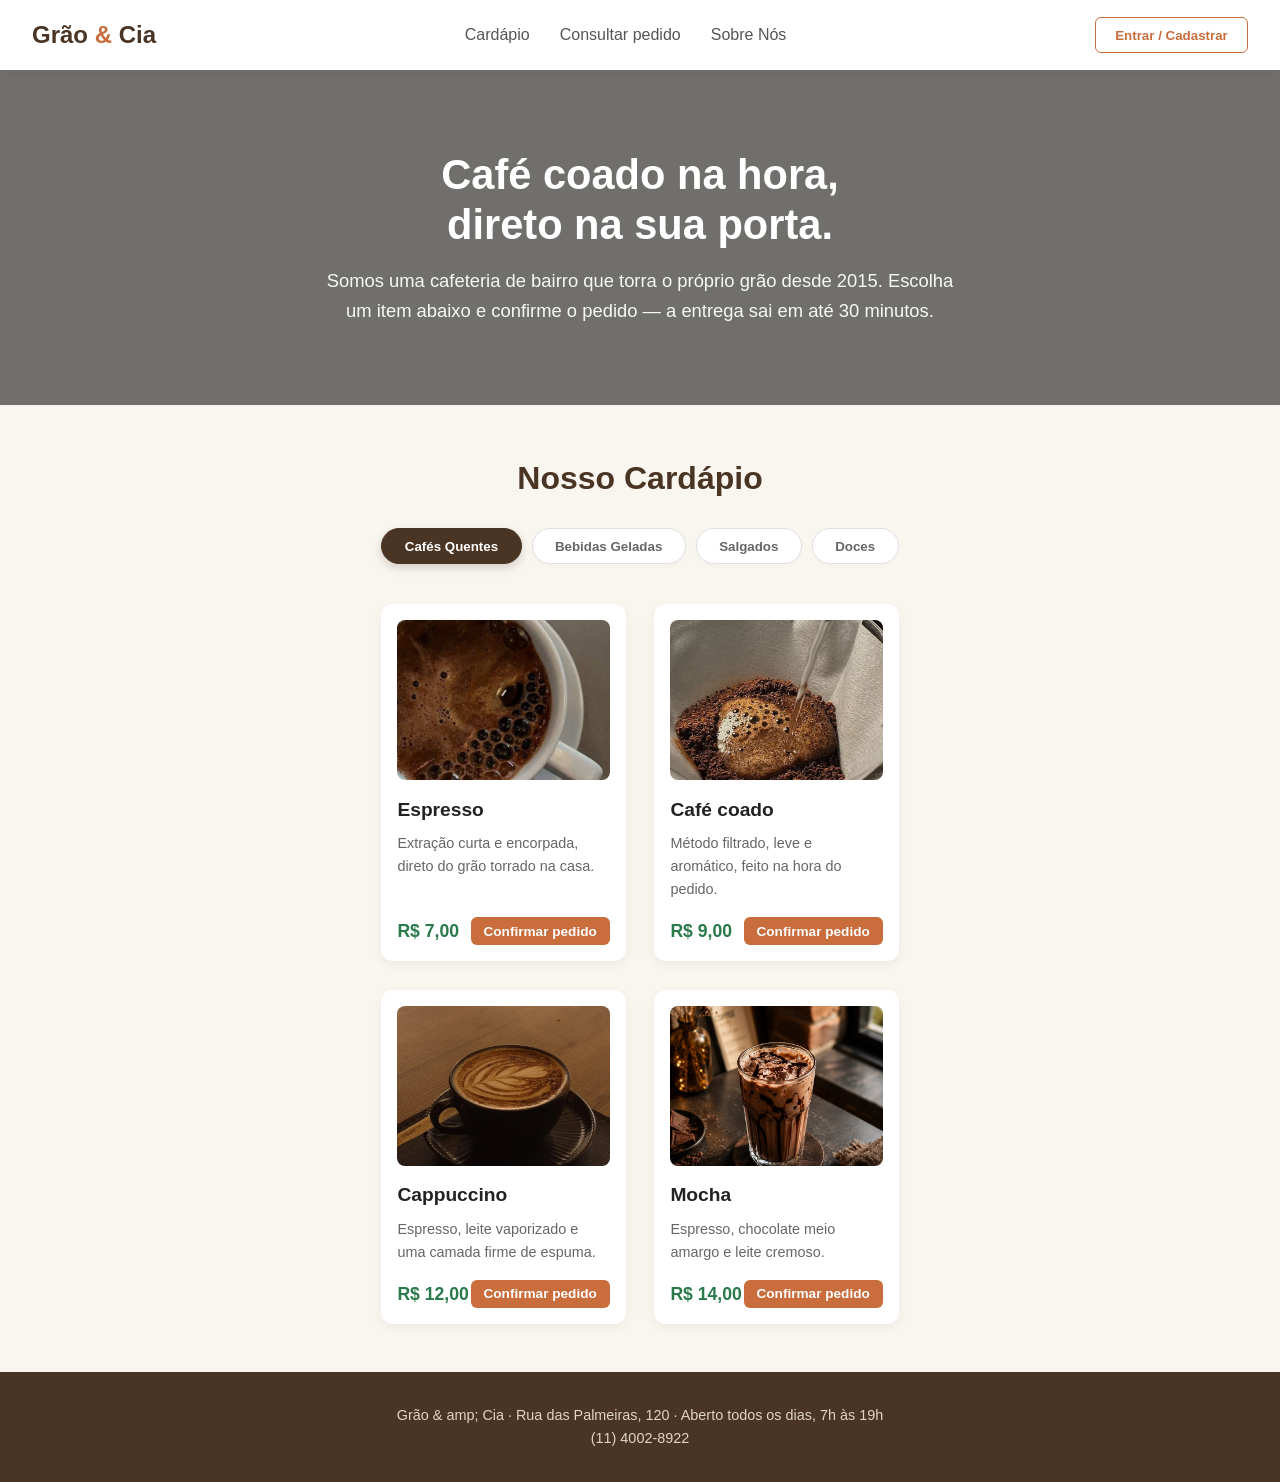
==== commit f695514d: "Evolução frontend" ====
--- a/index.html
+++ b/index.html
@@ -6,6 +6,7 @@
     <meta name="viewport" content="width=device-width, initial-scale=1.0">
     <title>Grão & Cia | Pedidos Online</title>
     <link rel="stylesheet" href="style.css">
+    <link rel="icon" type="image/png" href="favicon.png" >
 </head>
 
 <body>
@@ -19,6 +20,7 @@
         <nav class="nav-links">
             <a href="#cardapio">Cardápio</a>
             <a href="pedidos.html">Consultar pedido</a>
+            <a href="sobre.html">Sobre Nós</a>
         </nav>
 
         <div class="area-usuario">
--- a/style.css
+++ b/style.css
@@ -10,12 +10,19 @@
 
 body {
   background-color: #f9f6f0;
-  color: #333;
+  color: #333333;
   line-height: 1.6;
-}
-
-/* ==========================================================================
-   2. CABEÇALHO (TOPO)
+  display: flex;
+  flex-direction: column;
+  min-height: 100vh;
+}
+
+main {
+  flex: 1;
+}
+
+/* ==========================================================================
+   2. CABEÇALHO (TOPO & NAVEGAÇÃO)
    ========================================================================== */
 .topo {
   background-color: #ffffff;
@@ -40,15 +47,17 @@
 }
 
 .nav-links a {
-  margin: 0 1rem;
+  margin: 0 0.8rem;
   text-decoration: none;
-  color: #555;
+  color: #555555;
   font-weight: 500;
-  transition: color 0.3s;
-}
-
-.nav-links a:hover {
+  transition: color 0.3s ease;
+}
+
+.nav-links a:hover,
+.nav-links a.ativo {
   color: #c86d3b;
+  font-weight: 700;
 }
 
 /* Área do Utilizador */
@@ -78,28 +87,28 @@
    3. SEÇÃO HERO
    ========================================================================== */
 .hero {
-  background: linear-gradient(rgba(0, 0, 0, 0.5), rgba(0, 0, 0, 0.5)), 
+  background: linear-gradient(rgba(0, 0, 0, 0.55), rgba(0, 0, 0, 0.55)), 
               url('https://images.unsplash.com/photo-1447933601403-0c6688de566e?w=1200') center/cover no-repeat;
   color: #ffffff;
-  padding: 4rem 2rem;
+  padding: 5rem 2rem;
   text-align: center;
 }
 
 .hero-texto h1 {
-  font-size: 2.5rem;
+  font-size: 2.6rem;
   margin-bottom: 1rem;
   line-height: 1.2;
 }
 
 .hero-texto p {
-  max-width: 600px;
+  max-width: 650px;
   margin: 0 auto;
-  font-size: 1.1rem;
-  opacity: 0.9;
-}
-
-/* ==========================================================================
-   4. CARDÁPIO & ABAS DA CATEGORIA
+  font-size: 1.15rem;
+  opacity: 0.95;
+}
+
+/* ==========================================================================
+   4. CARDÁPIO & ABAS DAS CATEGORIAS
    ========================================================================== */
 .cardapio {
   max-width: 1100px;
@@ -114,11 +123,11 @@
   margin-bottom: 1.5rem;
 }
 
-/* Estilo dos Botões das Abas */
+/* Botões das Abas */
 .abas-container {
   display: flex;
   justify-content: center;
-  gap: 12px;
+  gap: 10px;
   margin-bottom: 2.5rem;
   flex-wrap: wrap;
 }
@@ -130,9 +139,9 @@
   border-radius: 25px;
   cursor: pointer;
   font-weight: 600;
-  color: #666;
+  color: #666666;
   transition: all 0.3s ease;
-  box-shadow: 0 2px 5px rgba(0,0,0,0.02);
+  box-shadow: 0 2px 5px rgba(0, 0, 0, 0.02);
 }
 
 .aba-item:hover {
@@ -147,7 +156,7 @@
   box-shadow: 0 4px 10px rgba(74, 53, 37, 0.2);
 }
 
-/* Alternância do Conteúdo das Abas */
+/* Conteúdo das Abas */
 .aba-conteudo {
   display: none;
 }
@@ -196,13 +205,13 @@
 
 .item h3 {
   font-size: 1.2rem;
-  color: #222;
+  color: #222222;
   margin-bottom: 0.4rem;
 }
 
 .item p {
   font-size: 0.9rem;
-  color: #666;
+  color: #666666;
   margin-bottom: 1rem;
   flex-grow: 1;
 }
@@ -221,7 +230,7 @@
 }
 
 /* ==========================================================================
-   5. BOTÕES
+   5. BOTÕES GERAIS
    ========================================================================== */
 .botao {
   background-color: #c86d3b;
@@ -233,6 +242,8 @@
   font-weight: 600;
   transition: background-color 0.2s;
   text-decoration: none;
+  display: inline-block;
+  text-align: center;
 }
 
 .botao:hover {
@@ -256,11 +267,11 @@
 }
 
 .botao-secundario {
-  background-color: #888;
+  background-color: #888888;
 }
 
 .botao-secundario:hover {
-  background-color: #666;
+  background-color: #666666;
 }
 
 .largura-total {
@@ -269,7 +280,273 @@
 }
 
 /* ==========================================================================
-   6. MODAIS
+   6. PÁGINA SOBRE A EMPRESA
+   ========================================================================== */
+.sobre-container {
+  max-width: 1000px;
+  margin: 3rem auto;
+  padding: 0 1.5rem;
+}
+
+.sobre-hero {
+  text-align: center;
+  margin-bottom: 3rem;
+}
+
+.sobre-hero h1 {
+  font-size: 2.2rem;
+  color: #4a3525;
+  margin-bottom: 0.8rem;
+}
+
+.sobre-hero p {
+  font-size: 1.1rem;
+  color: #666666;
+  max-width: 700px;
+  margin: 0 auto;
+}
+
+.grid-sobre {
+  display: grid;
+  grid-template-columns: repeat(auto-fit, minmax(300px, 1fr));
+  gap: 2rem;
+  margin-bottom: 3rem;
+}
+
+.card-historia {
+  background-color: #ffffff;
+  padding: 2rem;
+  border-radius: 12px;
+  box-shadow: 0 4px 12px rgba(0, 0, 0, 0.05);
+}
+
+.card-historia h2 {
+  color: #c86d3b;
+  margin-bottom: 1rem;
+  font-size: 1.5rem;
+}
+
+.valores-grid {
+  display: grid;
+  grid-template-columns: repeat(auto-fit, minmax(220px, 1fr));
+  gap: 1.5rem;
+  margin-top: 2rem;
+}
+
+.valor-item {
+  background: #ffffff;
+  padding: 1.5rem;
+  border-radius: 10px;
+  border-left: 4px solid #4a3525;
+  box-shadow: 0 2px 8px rgba(0, 0, 0, 0.04);
+}
+
+.valor-item h3 {
+  color: #4a3525;
+  margin-bottom: 0.5rem;
+}
+
+/* ==========================================================================
+   7. PÁGINA CONSULTAR PEDIDO
+   ========================================================================== */
+.pedido {
+  max-width: 800px;
+  margin: 3rem auto;
+  padding: 0 1.5rem;
+}
+
+.pedido h2 {
+  font-size: 2rem;
+  color: #4a3525;
+  text-align: center;
+  margin-bottom: 0.5rem;
+}
+
+.pedido .subtexto {
+  text-align: center;
+  color: #666666;
+  margin-bottom: 2rem;
+}
+
+.busca-pedido {
+  display: flex;
+  gap: 10px;
+  margin-bottom: 2rem;
+}
+
+.busca-pedido input {
+  flex: 1;
+  padding: 0.8rem;
+  border: 1px solid #ccc;
+  border-radius: 6px;
+  font-size: 1rem;
+}
+
+.card-pedido {
+  background: #ffffff;
+  padding: 1.2rem;
+  border-radius: 10px;
+  box-shadow: 0 2px 8px rgba(0, 0, 0, 0.05);
+  margin-bottom: 1rem;
+}
+
+.card-pedido-topo {
+  display: flex;
+  justify-content: space-between;
+  align-items: center;
+  margin-bottom: 0.5rem;
+}
+
+.status {
+  padding: 0.2rem 0.6rem;
+  border-radius: 12px;
+  font-size: 0.8rem;
+  font-weight: 700;
+  text-transform: uppercase;
+}
+
+.status-pendente { background: #ffeeba; color: #856404; }
+.status-preparo { background: #b8daff; color: #004085; }
+.status-pronto { background: #c3e6cb; color: #155724; }
+.status-entregue { background: #e2e3e5; color: #383d41; }
+
+.vazio {
+  text-align: center;
+  color: #888888;
+  margin-top: 2rem;
+}
+
+/* ==========================================================================
+   8. PÁGINA ADMINISTRATIVA (GERÊNCIA)
+   ========================================================================== */
+.admin-container {
+  max-width: 1100px;
+  margin: 2rem auto;
+  padding: 0 1.5rem;
+}
+
+.dashboard-cards {
+  display: grid;
+  grid-template-columns: repeat(auto-fit, minmax(220px, 1fr));
+  gap: 1.5rem;
+  margin-bottom: 2.5rem;
+}
+
+.card-dash {
+  background-color: #ffffff;
+  padding: 1.5rem;
+  border-radius: 10px;
+  box-shadow: 0 4px 12px rgba(0, 0, 0, 0.05);
+  border-left: 5px solid #c86d3b;
+}
+
+.card-dash h3 {
+  font-size: 0.85rem;
+  color: #666666;
+  margin-bottom: 0.5rem;
+  text-transform: uppercase;
+}
+
+.card-dash .valor {
+  font-size: 1.8rem;
+  font-weight: 700;
+  color: #4a3525;
+}
+
+.admin-secao {
+  background: #ffffff;
+  padding: 1.5rem;
+  border-radius: 12px;
+  box-shadow: 0 4px 12px rgba(0, 0, 0, 0.05);
+  margin-bottom: 2rem;
+}
+
+.admin-secao h2 {
+  font-size: 1.4rem;
+  color: #4a3525;
+  margin-bottom: 1rem;
+  border-bottom: 2px solid #f0f0f0;
+  padding-bottom: 0.5rem;
+}
+
+/* Tabela de Pedidos */
+.tabela-wrapper {
+  overflow-x: auto;
+}
+
+table {
+  width: 100%;
+  border-collapse: collapse;
+  text-align: left;
+}
+
+th, td {
+  padding: 0.8rem;
+  border-bottom: 1px solid #eeeeee;
+  font-size: 0.95rem;
+}
+
+th {
+  background-color: #f9f6f0;
+  color: #4a3525;
+}
+
+select.select-status {
+  padding: 0.4rem;
+  border-radius: 6px;
+  border: 1px solid #ccc;
+  background-color: #ffffff;
+  font-size: 0.85rem;
+  cursor: pointer;
+}
+
+.btn-excluir {
+  background-color: #d9534f;
+  color: #ffffff;
+  border: none;
+  padding: 0.3rem 0.6rem;
+  border-radius: 4px;
+  cursor: pointer;
+  font-size: 0.8rem;
+}
+
+.btn-excluir:hover {
+  background-color: #c9302c;
+}
+
+/* Formulário do Admin */
+.form-grid {
+  display: grid;
+  grid-template-columns: repeat(auto-fit, minmax(200px, 1fr));
+  gap: 1rem;
+}
+
+.form-grupo {
+  display: flex;
+  flex-direction: column;
+}
+
+.form-grupo label {
+  font-size: 0.85rem;
+  font-weight: 600;
+  color: #444444;
+  margin-bottom: 0.3rem;
+}
+
+.form-grupo input, .form-grupo select, .form-grupo textarea {
+  padding: 0.6rem;
+  border: 1px solid #ccc;
+  border-radius: 6px;
+  font-size: 0.95rem;
+}
+
+.form-grupo textarea {
+  resize: vertical;
+  min-height: 80px;
+}
+
+/* ==========================================================================
+   9. MODAIS & NOTIFICAÇÕES
    ========================================================================== */
 .modal {
   display: none;
@@ -306,7 +583,7 @@
   border: none;
   font-size: 1.5rem;
   cursor: pointer;
-  color: #888;
+  color: #888888;
 }
 
 .auth-abas {
@@ -322,7 +599,7 @@
   border: none;
   font-size: 1rem;
   font-weight: 600;
-  color: #888;
+  color: #888888;
   cursor: pointer;
 }
 
@@ -341,7 +618,7 @@
 .form-auth label {
   font-size: 0.85rem;
   font-weight: 600;
-  color: #444;
+  color: #444444;
   margin-top: 0.8rem;
   margin-bottom: 0.2rem;
 }
@@ -361,9 +638,7 @@
   margin-top: 1.5rem;
 }
 
-/* ==========================================================================
-   7. NOTIFICAÇÃO & RODAPÉ
-   ========================================================================== */
+/* Notificações */
 .aviso {
   position: fixed;
   bottom: 20px;
@@ -381,11 +656,14 @@
   display: block;
 }
 
+/* ==========================================================================
+   10. RODAPÉ
+   ========================================================================== */
 .rodape {
   background-color: #4a3525;
   color: #e0d5c1;
   text-align: center;
   padding: 2rem 1rem;
-  margin-top: 4rem;
+  margin-top: auto;
   font-size: 0.9rem;
 }
